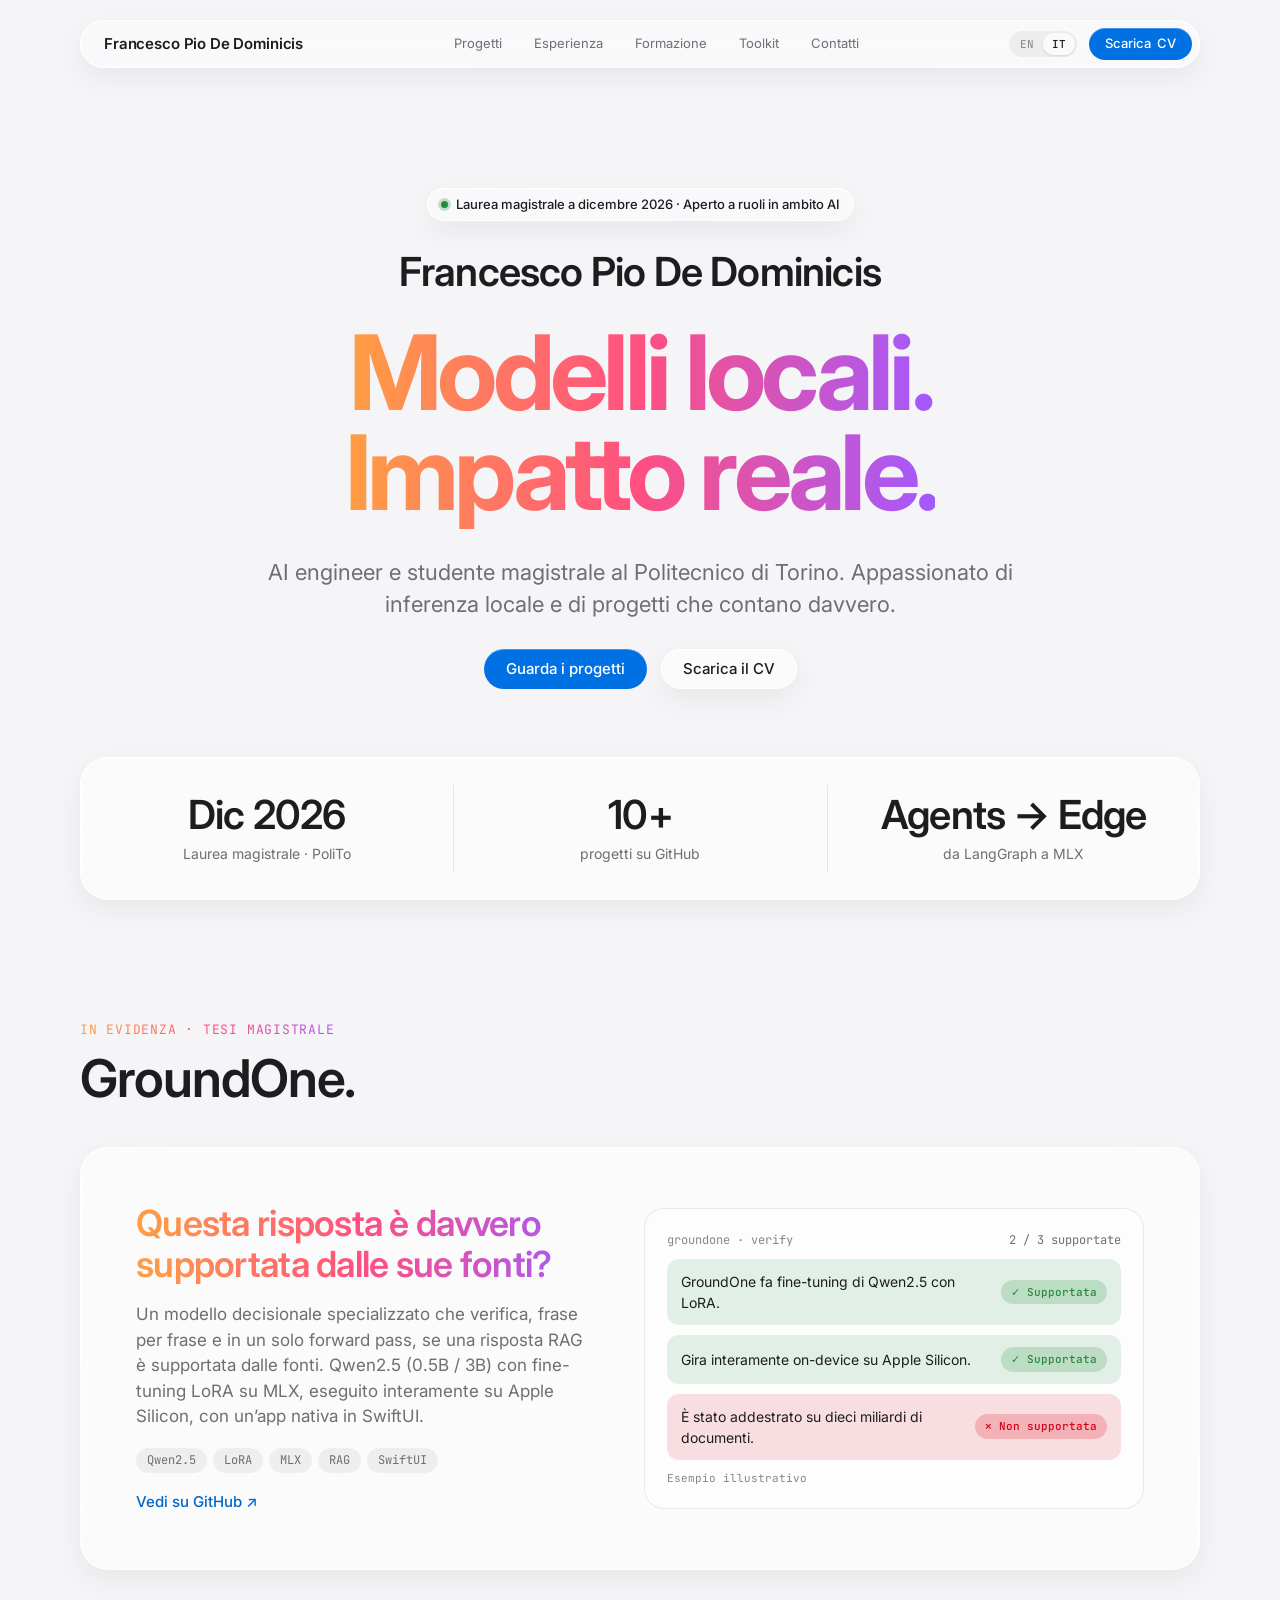
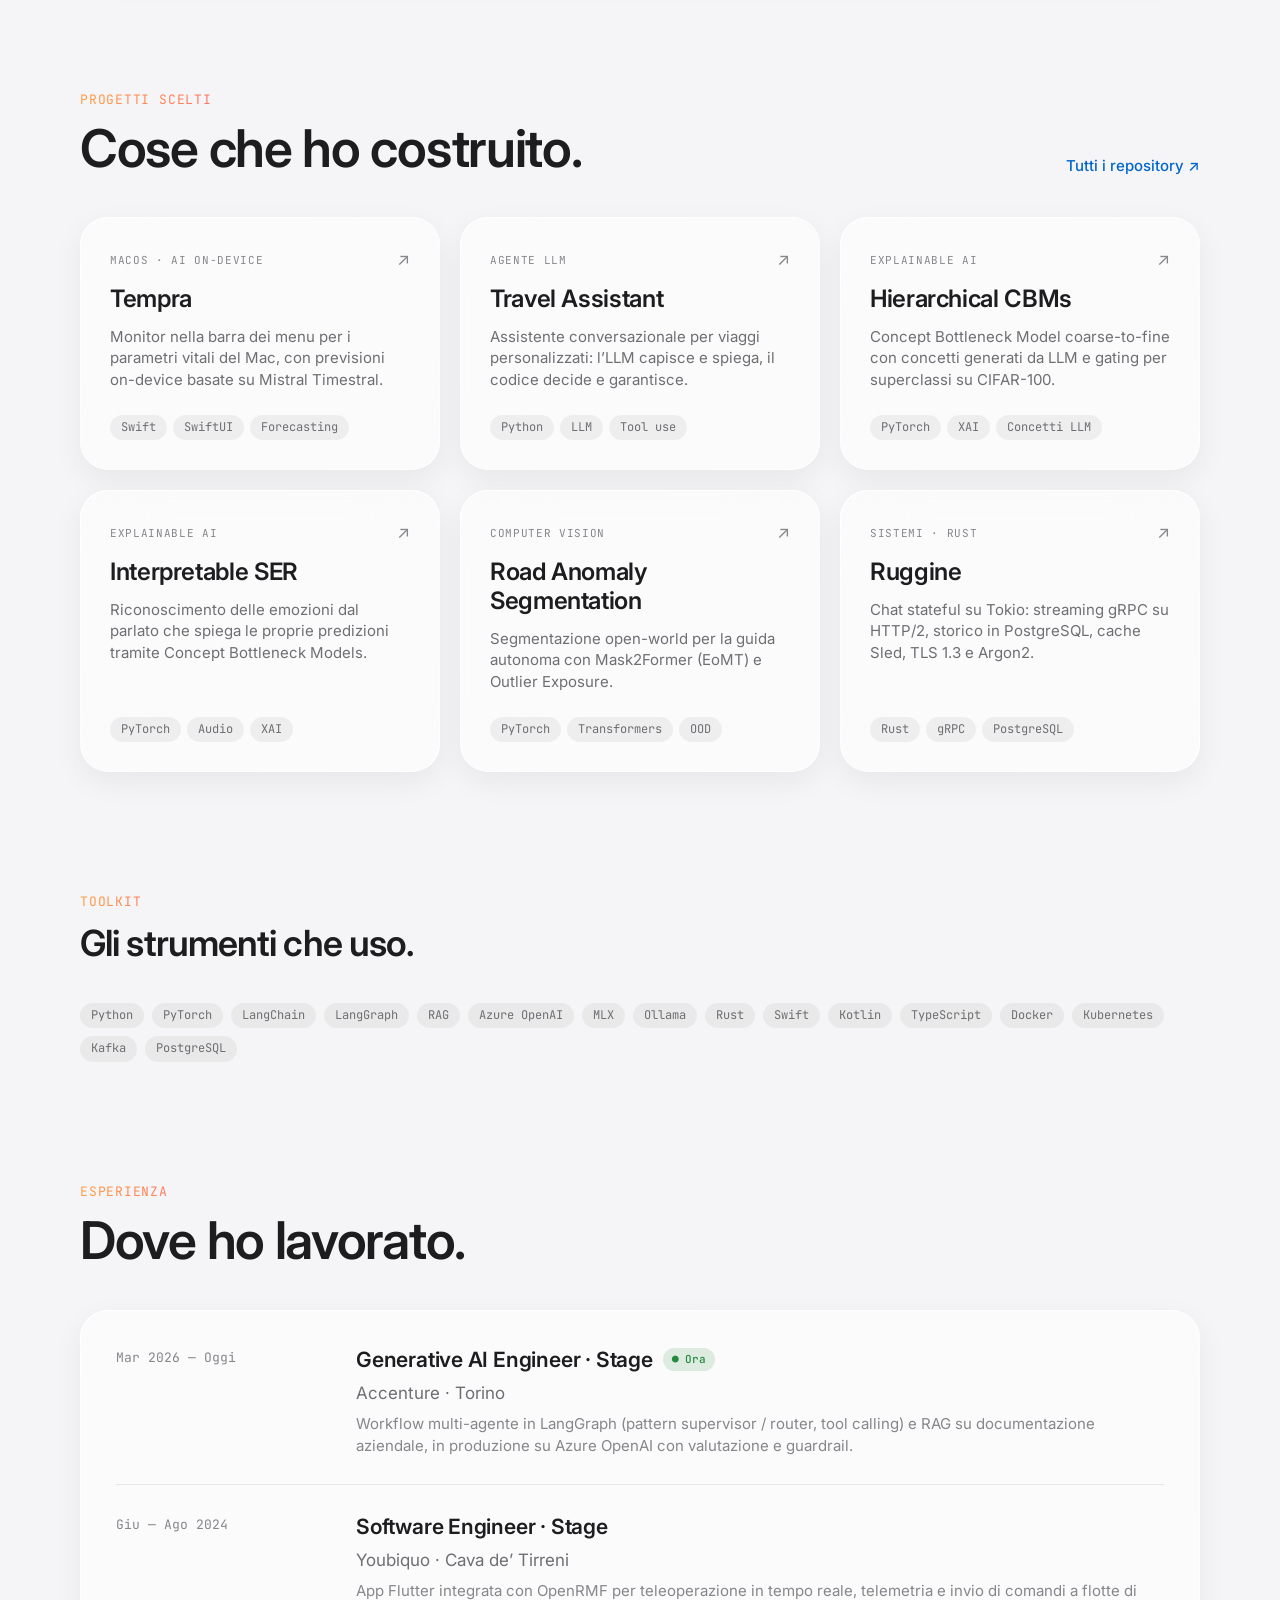
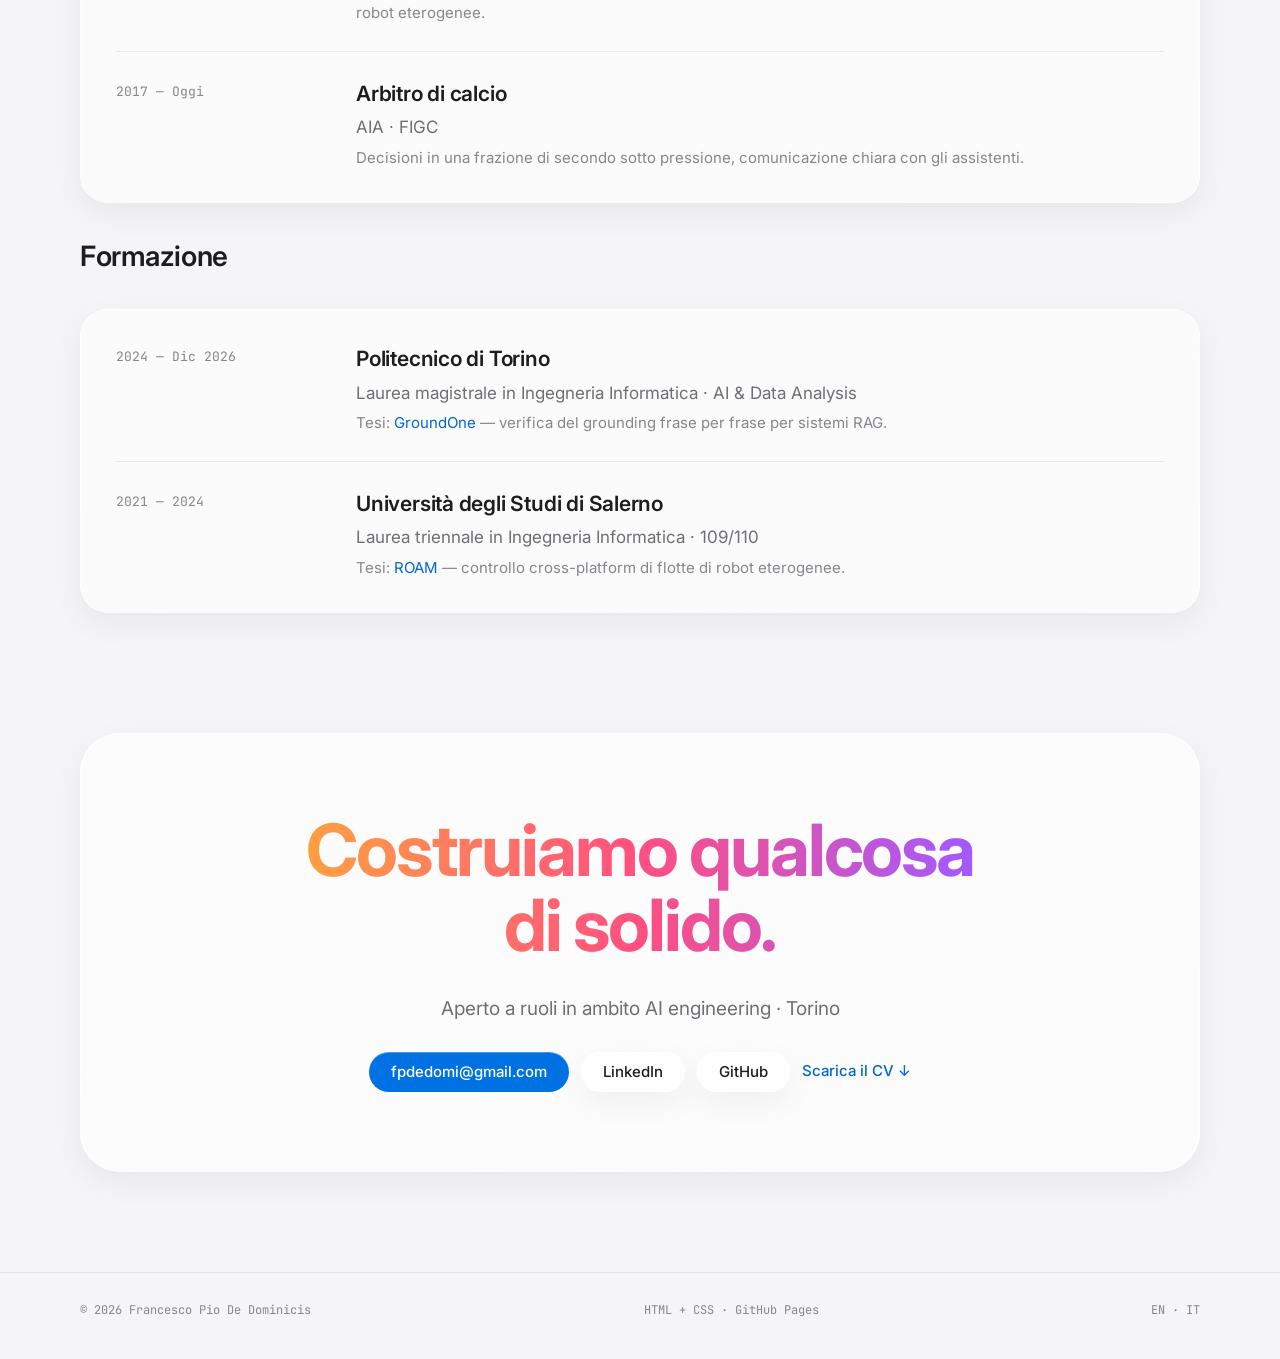
==== it/index.html @ 04e1f10a "Hero caption: AI engineer instead of Generative AI engineer Co-Authored-By: Claude Opus 5.5 <noreply" ====
<!doctype html>
<html lang="it">
<head>
  <meta charset="utf-8">
  <meta name="viewport" content="width=device-width, initial-scale=1">
  <title>Francesco Pio De Dominicis — AI Engineer</title>
  <meta name="description" content="AI engineer e studente magistrale al Politecnico di Torino, appassionato di inferenza locale e di progetti che contano davvero.">
  <meta name="color-scheme" content="light dark">
  <meta name="theme-color" content="#f5f5f7" media="(prefers-color-scheme: light)">
  <meta name="theme-color" content="#000000" media="(prefers-color-scheme: dark)">
  <link rel="canonical" href="https://frankydedo.github.io/it/">
  <link rel="alternate" hreflang="en" href="https://frankydedo.github.io/">
  <link rel="alternate" hreflang="it" href="https://frankydedo.github.io/it/">
  <meta property="og:type" content="website">
  <meta property="og:title" content="Francesco Pio De Dominicis — AI Engineer">
  <meta property="og:description" content="AI engineer appassionato di inferenza locale e di progetti che contano davvero.">
  <meta property="og:url" content="https://frankydedo.github.io/it/">
  <link rel="icon" href="../assets/favicon.svg" type="image/svg+xml">
  <link rel="preconnect" href="https://fonts.googleapis.com">
  <link rel="preconnect" href="https://fonts.gstatic.com" crossorigin>
  <link rel="stylesheet" href="https://fonts.googleapis.com/css2?family=Inter:wght@400;500;600;700&family=JetBrains+Mono:wght@400;500&display=swap">
  <link rel="stylesheet" href="../assets/css/style.css">
</head>
<body>
  <a class="skip-link" href="#main">Vai al contenuto</a>

  <div class="nav-wrap container">
    <nav class="nav glass glass--thin" aria-label="Principale">
      <a class="nav__brand" href="#top"><span class="long">Francesco Pio De Dominicis</span><span class="short">F. P. De Dominicis</span></a>
      <div class="nav__links">
        <a href="#work">Progetti</a>
        <a href="#experience">Esperienza</a>
        <a href="#education">Formazione</a>
        <a href="#toolkit">Toolkit</a>
        <a href="#contact">Contatti</a>
      </div>
      <div class="nav__actions">
        <div class="lang" aria-label="Lingua">
          <a href="../" hreflang="en" lang="en">EN</a>
          <a href="./" aria-current="true" hreflang="it" lang="it">IT</a>
        </div>
        <a class="btn btn--primary btn--small" href="../assets/Francesco-Pio-De-Dominicis-CV.pdf" download><span class="long">Scarica </span>CV</a>
      </div>
    </nav>
  </div>

  <main id="main">
    <!-- Hero -->
    <header class="hero container" id="top">
      <p class="status glass glass--thin"><span class="status__dot" aria-hidden="true"></span>Laurea magistrale a dicembre 2026 · Aperto a ruoli in ambito AI</p>
      <p class="hero__name">Francesco Pio De Dominicis</p>
      <h1 class="hero__title gradient-text">Modelli locali.<br>Impatto reale.</h1>
      <p class="hero__lead">AI engineer e studente magistrale al Politecnico di Torino. Appassionato di inferenza locale e di progetti che contano davvero.</p>
      <div class="hero__cta">
        <a class="btn btn--primary" href="#work">Guarda i progetti</a>
        <a class="btn btn--glass glass" href="../assets/Francesco-Pio-De-Dominicis-CV.pdf" download>Scarica il CV</a>
      </div>
      <div class="stats glass">
        <div class="stat"><span class="stat__value">Dic 2026</span><span class="stat__label">Laurea magistrale · PoliTo</span></div>
        <div class="stat"><span class="stat__value">10+</span><span class="stat__label">progetti su GitHub</span></div>
        <div class="stat"><span class="stat__value">Agents → Edge</span><span class="stat__label">da LangGraph a MLX</span></div>
      </div>
    </header>

    <!-- In evidenza -->
    <section class="section container" id="work" aria-labelledby="featured-title">
      <div class="section-head">
        <div>
          <p class="eyebrow gradient-text">In evidenza · Tesi magistrale</p>
          <h2 class="headline" id="featured-title">GroundOne.</h2>
        </div>
      </div>
      <article class="featured glass">
        <div class="featured__body">
          <h3 class="featured__title gradient-text">Questa risposta è davvero supportata dalle sue fonti?</h3>
          <p class="featured__text">Un modello decisionale specializzato che verifica, frase per frase e in un solo forward pass, se una risposta RAG è supportata dalle fonti. Qwen2.5 (0.5B / 3B) con fine-tuning LoRA su MLX, eseguito interamente su Apple Silicon, con un’app nativa in SwiftUI.</p>
          <ul class="tags" aria-label="Tecnologie">
            <li class="tag">Qwen2.5</li><li class="tag">LoRA</li><li class="tag">MLX</li><li class="tag">RAG</li><li class="tag">SwiftUI</li>
          </ul>
          <a class="link" href="https://github.com/frankydedo/GroundOne" target="_blank" rel="noopener">Vedi su GitHub ↗</a>
        </div>
        <figure class="viz" aria-label="Esempio di verifica frase per frase">
          <div class="viz__head"><span>groundone · verify</span><span>2 / 3 supportate</span></div>
          <div class="claim claim--ok"><span>GroundOne fa fine-tuning di Qwen2.5 con LoRA.</span><span class="claim__badge">✓ Supportata</span></div>
          <div class="claim claim--ok"><span>Gira interamente on-device su Apple Silicon.</span><span class="claim__badge">✓ Supportata</span></div>
          <div class="claim claim--bad"><span>È stato addestrato su dieci miliardi di documenti.</span><span class="claim__badge">✕ Non supportata</span></div>
          <figcaption class="viz__note">Esempio illustrativo</figcaption>
        </figure>
      </article>
    </section>

    <!-- Progetti -->
    <section class="section container" aria-labelledby="projects-title">
      <div class="section-head">
        <div>
          <p class="eyebrow gradient-text">Progetti scelti</p>
          <h2 class="headline" id="projects-title">Cose che ho costruito.</h2>
        </div>
        <a class="link" href="https://github.com/frankydedo?tab=repositories" target="_blank" rel="noopener">Tutti i repository ↗</a>
      </div>
      <div class="grid">
        <a class="card glass" href="https://github.com/frankydedo/Tempra" target="_blank" rel="noopener">
          <div class="card__top"><span class="card__kicker">macOS · AI on-device</span><span class="card__arrow" aria-hidden="true">↗</span></div>
          <h3 class="card__title">Tempra</h3>
          <p class="card__text">Monitor nella barra dei menu per i parametri vitali del Mac, con previsioni on-device basate su Mistral Timestral.</p>
          <ul class="tags"><li class="tag">Swift</li><li class="tag">SwiftUI</li><li class="tag">Forecasting</li></ul>
        </a>
        <a class="card glass" href="https://github.com/frankydedo/travel-assistant" target="_blank" rel="noopener">
          <div class="card__top"><span class="card__kicker">Agente LLM</span><span class="card__arrow" aria-hidden="true">↗</span></div>
          <h3 class="card__title">Travel Assistant</h3>
          <p class="card__text">Assistente conversazionale per viaggi personalizzati: l’LLM capisce e spiega, il codice decide e garantisce.</p>
          <ul class="tags"><li class="tag">Python</li><li class="tag">LLM</li><li class="tag">Tool use</li></ul>
        </a>
        <a class="card glass" href="https://github.com/frankydedo/Hierarchical-Coarse-to-Fine-Concept-Bottleneck-Models" target="_blank" rel="noopener">
          <div class="card__top"><span class="card__kicker">Explainable AI</span><span class="card__arrow" aria-hidden="true">↗</span></div>
          <h3 class="card__title">Hierarchical CBMs</h3>
          <p class="card__text">Concept Bottleneck Model coarse-to-fine con concetti generati da LLM e gating per superclassi su CIFAR-100.</p>
          <ul class="tags"><li class="tag">PyTorch</li><li class="tag">XAI</li><li class="tag">Concetti LLM</li></ul>
        </a>
        <a class="card glass" href="https://github.com/frankydedo/Inherently-Interpretable-SER" target="_blank" rel="noopener">
          <div class="card__top"><span class="card__kicker">Explainable AI</span><span class="card__arrow" aria-hidden="true">↗</span></div>
          <h3 class="card__title">Interpretable SER</h3>
          <p class="card__text">Riconoscimento delle emozioni dal parlato che spiega le proprie predizioni tramite Concept Bottleneck Models.</p>
          <ul class="tags"><li class="tag">PyTorch</li><li class="tag">Audio</li><li class="tag">XAI</li></ul>
        </a>
        <a class="card glass" href="https://github.com/frankydedo/MaskArchitectureAnomaly_CourseProject" target="_blank" rel="noopener">
          <div class="card__top"><span class="card__kicker">Computer Vision</span><span class="card__arrow" aria-hidden="true">↗</span></div>
          <h3 class="card__title">Road Anomaly Segmentation</h3>
          <p class="card__text">Segmentazione open-world per la guida autonoma con Mask2Former (EoMT) e Outlier Exposure.</p>
          <ul class="tags"><li class="tag">PyTorch</li><li class="tag">Transformers</li><li class="tag">OOD</li></ul>
        </a>
        <a class="card glass" href="https://github.com/frankydedo/Ruggine" target="_blank" rel="noopener">
          <div class="card__top"><span class="card__kicker">Sistemi · Rust</span><span class="card__arrow" aria-hidden="true">↗</span></div>
          <h3 class="card__title">Ruggine</h3>
          <p class="card__text">Chat stateful su Tokio: streaming gRPC su HTTP/2, storico in PostgreSQL, cache Sled, TLS 1.3 e Argon2.</p>
          <ul class="tags"><li class="tag">Rust</li><li class="tag">gRPC</li><li class="tag">PostgreSQL</li></ul>
        </a>
      </div>
    </section>

    <!-- Toolkit -->
    <section class="section container toolkit" id="toolkit" aria-labelledby="toolkit-title">
      <div class="section-head">
        <div>
          <p class="eyebrow gradient-text">Toolkit</p>
          <h2 class="headline headline--sm" id="toolkit-title">Gli strumenti che uso.</h2>
        </div>
      </div>
      <ul class="tags">
        <li class="tag">Python</li><li class="tag">PyTorch</li><li class="tag">LangChain</li><li class="tag">LangGraph</li><li class="tag">RAG</li><li class="tag">Azure OpenAI</li><li class="tag">MLX</li><li class="tag">Ollama</li><li class="tag">Rust</li><li class="tag">Swift</li><li class="tag">Kotlin</li><li class="tag">TypeScript</li><li class="tag">Docker</li><li class="tag">Kubernetes</li><li class="tag">Kafka</li><li class="tag">PostgreSQL</li>
      </ul>
    </section>

    <!-- Esperienza -->
    <section class="section container" id="experience" aria-labelledby="experience-title">
      <div class="section-head">
        <div>
          <p class="eyebrow gradient-text">Esperienza</p>
          <h2 class="headline" id="experience-title">Dove ho lavorato.</h2>
        </div>
      </div>
      <ol class="timeline glass">
        <li class="entry">
          <span class="entry__period">Mar 2026 — Oggi</span>
          <div>
            <h3 class="entry__role">Generative AI Engineer · Stage <span class="now">● Ora</span></h3>
            <p class="entry__org">Accenture · Torino</p>
            <p class="entry__text">Workflow multi-agente in LangGraph (pattern supervisor / router, tool calling) e RAG su documentazione aziendale, in produzione su Azure OpenAI con valutazione e guardrail.</p>
          </div>
        </li>
        <li class="entry">
          <span class="entry__period">Giu — Ago 2024</span>
          <div>
            <h3 class="entry__role">Software Engineer · Stage</h3>
            <p class="entry__org">Youbiquo · Cava de’ Tirreni</p>
            <p class="entry__text">App Flutter integrata con OpenRMF per teleoperazione in tempo reale, telemetria e invio di comandi a flotte di robot eterogenee.</p>
          </div>
        </li>
        <li class="entry">
          <span class="entry__period">2017 — Oggi</span>
          <div>
            <h3 class="entry__role">Arbitro di calcio</h3>
            <p class="entry__org">AIA · FIGC</p>
            <p class="entry__text">Decisioni in una frazione di secondo sotto pressione, comunicazione chiara con gli assistenti.</p>
          </div>
        </li>
      </ol>

      <h3 class="subhead" id="education">Formazione</h3>
      <ol class="timeline glass">
        <li class="entry">
          <span class="entry__period">2024 — Dic 2026</span>
          <div>
            <h3 class="entry__role">Politecnico di Torino</h3>
            <p class="entry__org">Laurea magistrale in Ingegneria Informatica · AI &amp; Data Analysis</p>
            <p class="entry__text">Tesi: <a href="https://github.com/frankydedo/GroundOne" target="_blank" rel="noopener">GroundOne</a> — verifica del grounding frase per frase per sistemi RAG.</p>
          </div>
        </li>
        <li class="entry">
          <span class="entry__period">2021 — 2024</span>
          <div>
            <h3 class="entry__role">Università degli Studi di Salerno</h3>
            <p class="entry__org">Laurea triennale in Ingegneria Informatica · 109/110</p>
            <p class="entry__text">Tesi: <a href="https://github.com/frankydedo/ROAM" target="_blank" rel="noopener">ROAM</a> — controllo cross-platform di flotte di robot eterogenee.</p>
          </div>
        </li>
      </ol>
    </section>

    <!-- Contatti -->
    <section class="section container" id="contact" aria-labelledby="contact-title">
      <div class="cta glass glass--thick">
        <h2 class="cta__title gradient-text" id="contact-title">Costruiamo qualcosa<br>di solido.</h2>
        <p class="cta__lead">Aperto a ruoli in ambito AI engineering · Torino</p>
        <div class="cta__actions">
          <a class="btn btn--primary" href="mailto:fpdedomi@gmail.com">fpdedomi@gmail.com</a>
          <a class="btn btn--glass glass" href="https://www.linkedin.com/in/francesco-pio-de-dominicis/" target="_blank" rel="noopener">LinkedIn</a>
          <a class="btn btn--glass glass" href="https://github.com/frankydedo" target="_blank" rel="noopener">GitHub</a>
          <a class="link" href="../assets/Francesco-Pio-De-Dominicis-CV.pdf" download>Scarica il CV ↓</a>
        </div>
      </div>
    </section>
  </main>

  <footer class="footer">
    <div class="footer__inner container">
      <span>© 2026 Francesco Pio De Dominicis</span>
      <span>HTML + CSS · GitHub Pages</span>
      <span><a href="../">EN</a> · <a href="./" aria-current="true">IT</a></span>
    </div>
  </footer>
</body>
</html>
---- assets/css/style.css ----
/* ==========================================================================
   Francesco Pio De Dominicis — Portfolio
   Design system E · "Pro Glass": monochrome canvas, gradient headlines,
   Liquid Glass on foreground containers only. Theme follows the OS.
   ========================================================================== */

/* ---------- Tokens ---------- */
:root {
  color-scheme: light dark;

  --font-sans: -apple-system, BlinkMacSystemFont, "SF Pro Display", "SF Pro Text", "Inter", "Segoe UI", Roboto, "Helvetica Neue", Arial, sans-serif;
  --font-mono: "JetBrains Mono", ui-monospace, "SF Mono", Menlo, Consolas, monospace;

  --gradient: linear-gradient(90deg, #ff9f43 0%, #ff4f81 50%, #a259ff 100%);

  --radius: 28px;
  --radius-inner: 12px;
  --radius-cta: 40px;
  --content: 1120px;
  --gutter: 20px;

  /* Light */
  --bg: #f5f5f7;
  --label: #1d1d1f;
  --label-2: #6e6e73;
  --label-3: #86868b;
  --separator: rgba(0, 0, 0, 0.08);
  --accent: #0071e3;
  --on-accent: #ffffff;
  --link: #0066cc;
  --tag: rgba(0, 0, 0, 0.05);
  --ok: #248a3d;
  --bad: #d70015;

  --glass: rgba(255, 255, 255, 0.55);
  --glass-thin: rgba(255, 255, 255, 0.45);
  --glass-thick: rgba(255, 255, 255, 0.7);
  --glass-rim: linear-gradient(135deg, rgba(255,255,255,1) 0%, rgba(255,255,255,.55) 33%, rgba(255,255,255,.3) 66%, rgba(255,255,255,.95) 100%);
  --glass-shadow: 0 10px 30px rgba(0, 0, 0, 0.06);
  --glass-highlight: inset 0 1px 0 rgba(255, 255, 255, 0.6);
  --viz: rgba(255, 255, 255, 0.5);
}

@media (prefers-color-scheme: dark) {
  :root {
    --bg: #000000;
    --label: #f5f5f7;
    --label-2: #a1a1a6;
    --label-3: #6e6e73;
    --separator: rgba(255, 255, 255, 0.1);
    --accent: #2997ff;
    --on-accent: #ffffff;
    --link: #2997ff;
    --tag: rgba(255, 255, 255, 0.08);
    --ok: #30d158;
    --bad: #ff453a;

    --glass: rgba(255, 255, 255, 0.07);
    --glass-thin: rgba(255, 255, 255, 0.06);
    --glass-thick: rgba(255, 255, 255, 0.1);
    --glass-rim: linear-gradient(135deg, rgba(255,255,255,.5) 0%, rgba(255,255,255,.1) 33%, rgba(255,255,255,.04) 66%, rgba(255,255,255,.28) 100%);
    --glass-shadow: 0 10px 40px rgba(0, 0, 0, 0.4);
    --glass-highlight: inset 0 1px 0 rgba(255, 255, 255, 0.14);
    --viz: rgba(0, 0, 0, 0.35);
  }
}

/* ---------- Base ---------- */
*, *::before, *::after { box-sizing: border-box; }

html { scroll-behavior: smooth; scroll-padding-top: 96px; -webkit-text-size-adjust: 100%; }

body {
  margin: 0;
  background: var(--bg);
  color: var(--label);
  font-family: var(--font-sans);
  font-size: 17px;
  line-height: 1.5;
  -webkit-font-smoothing: antialiased;
  -moz-osx-font-smoothing: grayscale;
  text-rendering: optimizeLegibility;
}

h1, h2, h3, p { margin: 0; }
a { color: inherit; text-decoration: none; }
ul, ol, figure { margin: 0; padding: 0; list-style: none; }
img, svg { display: block; max-width: 100%; }

:focus-visible { outline: 2px solid var(--accent); outline-offset: 3px; border-radius: 8px; }

.skip-link {
  position: absolute; left: 16px; top: -48px; z-index: 100;
  padding: 8px 14px; border-radius: 980px;
  background: var(--accent); color: var(--on-accent); font-size: 14px;
}
.skip-link:focus { top: 16px; }

.container { width: min(var(--content), 100% - 2 * var(--gutter)); margin-inline: auto; }

.mono { font-family: var(--font-mono); }

.gradient-text {
  background: var(--gradient);
  -webkit-background-clip: text;
  background-clip: text;
  color: transparent;
}

.eyebrow {
  font-family: var(--font-mono);
  font-size: 13px;
  letter-spacing: 0.06em;
  text-transform: uppercase;
}

/* ---------- Liquid Glass ---------- */
.glass {
  position: relative;
  background: var(--glass);
  -webkit-backdrop-filter: blur(40px) saturate(180%);
  backdrop-filter: blur(40px) saturate(180%);
  border-radius: var(--radius);
  box-shadow: var(--glass-highlight), var(--glass-shadow);
  isolation: isolate;
}
/* specular rim: a 1px gradient border drawn with a mask */
.glass::before {
  content: "";
  position: absolute;
  inset: 0;
  padding: 1px;
  border-radius: inherit;
  background: var(--glass-rim);
  -webkit-mask: linear-gradient(#000 0 0) content-box, linear-gradient(#000 0 0);
  -webkit-mask-composite: xor;
  mask: linear-gradient(#000 0 0) content-box, linear-gradient(#000 0 0);
  mask-composite: exclude;
  pointer-events: none;
}
.glass--thin { background: var(--glass-thin); -webkit-backdrop-filter: blur(20px) saturate(180%); backdrop-filter: blur(20px) saturate(180%); }
.glass--thick { background: var(--glass-thick); -webkit-backdrop-filter: blur(60px) saturate(180%); backdrop-filter: blur(60px) saturate(180%); }

/* ---------- Buttons, links, tags ---------- */
.btn {
  display: inline-flex; align-items: center; gap: 6px;
  padding: 11px 22px;
  border-radius: 980px;
  font-size: 15px; font-weight: 500; line-height: 1.2;
  white-space: nowrap;
  transition: transform .2s ease-out, background-color .2s ease-out, opacity .2s;
}
.btn:hover { transform: translateY(-1px); }
.btn:active { transform: translateY(0); opacity: .85; }
.btn--primary { background: var(--accent); color: var(--on-accent); box-shadow: inset 0 1px 0 rgba(255,255,255,.25); }
.btn--glass { color: var(--label); border-radius: 980px; }
.btn--small { padding: 8px 16px; font-size: 13px; }

.link { color: var(--link); font-size: 15px; font-weight: 500; }
.link:hover { text-decoration: underline; text-underline-offset: 3px; }

.tags { display: flex; flex-wrap: wrap; gap: 6px; }
.tag {
  padding: 5px 11px;
  border-radius: 980px;
  background: var(--tag);
  color: var(--label-2);
  font-family: var(--font-mono);
  font-size: 12px;
  line-height: 1.3;
}

/* ---------- Nav (floating glass capsule) ---------- */
.nav-wrap { position: sticky; top: 16px; z-index: 50; margin-top: 20px; }
.nav {
  display: flex; align-items: center; justify-content: space-between; gap: 16px;
  padding: 8px 8px 8px 24px;
  border-radius: 980px;
}
.nav__brand { font-size: 15px; font-weight: 600; letter-spacing: -0.01em; }
.nav__links { display: flex; gap: 32px; font-size: 13px; color: var(--label-2); }
.nav__links a:hover { color: var(--label); }
.nav__actions { display: flex; align-items: center; gap: 12px; }

.lang { display: flex; padding: 2px; border-radius: 980px; background: var(--tag); font-family: var(--font-mono); font-size: 11px; }
.lang a { padding: 3px 9px; border-radius: 980px; color: var(--label-3); }
.lang a[aria-current="true"] { background: var(--glass-thick); color: var(--label); font-weight: 500; box-shadow: 0 1px 3px rgba(0,0,0,.1); }

/* ---------- Sections ---------- */
.section { padding-top: 120px; }
.section-head { display: flex; align-items: flex-end; justify-content: space-between; gap: 24px; margin-bottom: 40px; }
.section-head .eyebrow { margin-bottom: 12px; }
.headline { font-size: clamp(36px, 5vw, 52px); font-weight: 600; letter-spacing: -0.025em; line-height: 1.08; }
.headline--sm { font-size: 36px; }

/* ---------- Hero ---------- */
.hero { padding-top: 120px; text-align: center; display: flex; flex-direction: column; align-items: center; gap: 28px; }
.status {
  display: inline-flex; align-items: center; gap: 8px;
  padding: 7px 14px; border-radius: 980px;
  font-size: 13px; font-weight: 500;
}
.status__dot { width: 7px; height: 7px; border-radius: 50%; background: var(--ok); box-shadow: 0 0 0 3px color-mix(in srgb, var(--ok) 25%, transparent); }
.hero__name { font-size: clamp(26px, 3.4vw, 40px); font-weight: 600; letter-spacing: -0.02em; line-height: 1.15; }
.hero__title { font-size: clamp(32px, 12vw, 104px); font-weight: 700; letter-spacing: -0.045em; line-height: 0.96; padding-bottom: 0.06em; }
.hero__lead { max-width: 760px; font-size: clamp(18px, 2.2vw, 22px); line-height: 1.45; color: var(--label-2); }
.hero__cta { display: flex; flex-wrap: wrap; justify-content: center; gap: 14px; }

.stats { display: grid; grid-template-columns: repeat(3, 1fr); width: 100%; margin-top: 40px; padding: 28px 0; }
.stat { display: flex; flex-direction: column; align-items: center; gap: 6px; padding: 8px 16px; }
.stat + .stat { border-left: 1px solid var(--separator); }
.stat__value { font-size: clamp(28px, 3.4vw, 40px); font-weight: 600; letter-spacing: -0.02em; line-height: 1.1; }
.stat__label { font-size: 14px; color: var(--label-2); }

/* ---------- Featured (GroundOne) ---------- */
.featured { display: grid; grid-template-columns: 1fr 500px; gap: 56px; align-items: center; padding: 56px; }
.featured__body { display: flex; flex-direction: column; gap: 18px; }
.featured__title { font-size: 36px; font-weight: 600; letter-spacing: -0.02em; line-height: 1.12; }
.featured__text { color: var(--label-2); line-height: 1.5; }

.viz {
  display: flex; flex-direction: column; gap: 10px;
  padding: 22px; border-radius: 20px;
  background: var(--viz); border: 1px solid var(--separator);
}
.viz__head { display: flex; flex-wrap: wrap; justify-content: space-between; gap: 4px 12px; font-family: var(--font-mono); font-size: 12px; color: var(--label-3); }
.viz__head span:last-child { color: var(--label-2); }
.claim {
  display: flex; align-items: center; justify-content: space-between; gap: 12px;
  padding: 12px 14px; border-radius: var(--radius-inner);
  font-size: 14px;
  background: color-mix(in srgb, var(--c) 12%, transparent);
}
.claim--ok { --c: var(--ok); }
.claim--bad { --c: var(--bad); }
.claim__badge {
  flex-shrink: 0;
  padding: 4px 10px; border-radius: 980px;
  font-family: var(--font-mono); font-size: 11px; font-weight: 500;
  color: var(--c); background: color-mix(in srgb, var(--c) 20%, transparent);
}
.viz__note { font-family: var(--font-mono); font-size: 11px; color: var(--label-3); }

/* ---------- Project grid ---------- */
.grid { display: grid; grid-template-columns: repeat(3, 1fr); gap: 20px; }
.card {
  display: flex; flex-direction: column; gap: 12px;
  padding: 30px;
  transition: transform .2s ease-out;
}
.card:hover { transform: translateY(-4px); }
.card__top { display: flex; justify-content: space-between; align-items: center; }
.card__kicker { font-family: var(--font-mono); font-size: 11px; letter-spacing: 0.06em; text-transform: uppercase; color: var(--label-3); }
.card__arrow { color: var(--label-3); transition: color .2s, transform .2s; }
.card:hover .card__arrow { color: var(--link); transform: translate(2px, -2px); }
.card__title { font-size: 24px; font-weight: 600; letter-spacing: -0.015em; line-height: 1.2; }
.card__text { flex: 1; font-size: 15px; line-height: 1.45; color: var(--label-2); margin-bottom: 12px; }

/* ---------- Toolkit ---------- */
.toolkit .tags { gap: 8px; }

/* ---------- Timeline (experience / education) ---------- */
.timeline { padding: 8px 36px; }
.timeline + .subhead { margin-top: 32px; }
.subhead { font-size: 28px; font-weight: 600; letter-spacing: -0.015em; margin-bottom: 32px; }
.entry { display: grid; grid-template-columns: 200px 1fr; gap: 40px; padding: 26px 0; }
.entry + .entry { border-top: 1px solid var(--separator); }
.entry__period { font-family: var(--font-mono); font-size: 13px; color: var(--label-3); padding-top: 4px; }
.entry__role { display: flex; flex-wrap: wrap; align-items: center; gap: 10px; font-size: 21px; font-weight: 600; letter-spacing: -0.01em; }
.entry__org { font-size: 17px; color: var(--label-2); margin-top: 6px; }
.entry__text { font-size: 15px; line-height: 1.5; color: var(--label-3); margin-top: 6px; }
.entry__text a { color: var(--link); }
.now {
  padding: 3px 9px; border-radius: 980px;
  font-family: var(--font-mono); font-size: 11px; font-weight: 500;
  color: var(--ok); background: color-mix(in srgb, var(--ok) 14%, transparent);
}

/* ---------- Contact ---------- */
.cta { display: flex; flex-direction: column; align-items: center; gap: 28px; padding: 80px 40px; text-align: center; border-radius: var(--radius-cta); }
.cta__title { font-size: clamp(44px, 6.5vw, 72px); font-weight: 700; letter-spacing: -0.03em; line-height: 1.04; padding-bottom: 0.06em; }
.cta__lead { font-size: 19px; color: var(--label-2); }
.cta__actions { display: flex; flex-wrap: wrap; justify-content: center; align-items: center; gap: 12px; }

/* ---------- Footer ---------- */
.footer { margin-top: 100px; border-top: 1px solid var(--separator); }
.footer__inner { display: flex; flex-wrap: wrap; justify-content: space-between; gap: 12px; padding: 28px 0 40px; font-family: var(--font-mono); font-size: 12px; color: var(--label-3); }
.footer a:hover { color: var(--label); }

/* ---------- Responsive ---------- */
@media (max-width: 1060px) {
  .featured { grid-template-columns: 1fr; padding: 40px; }
  .grid { grid-template-columns: repeat(2, 1fr); }
  .nav__links { gap: 20px; }
}

@media (max-width: 760px) {
  .nav { padding-left: 18px; }
  .nav__links { display: none; }
  .nav .long { display: none; }
  .nav__brand { white-space: nowrap; }
  .hero { padding-top: 72px; gap: 22px; }
  .stats { grid-template-columns: 1fr; padding: 8px 0; }
  .stat { padding: 18px 16px; }
  .stat + .stat { border-left: 0; border-top: 1px solid var(--separator); }
  .section { padding-top: 88px; }
  .section-head { flex-direction: column; align-items: flex-start; }
  .featured { padding: 28px 22px; gap: 32px; }
  .featured__title { font-size: 28px; }
  .grid { grid-template-columns: 1fr; }
  .card { padding: 26px; }
  .timeline { padding: 4px 22px; }
  .entry { grid-template-columns: 1fr; gap: 6px; }
  .cta { padding: 56px 22px; }
  .claim { flex-direction: column; align-items: flex-start; }
}

@media (min-width: 761px) {
  .nav .short { display: none; }
}

@media (prefers-reduced-motion: reduce) {
  html { scroll-behavior: auto; }
  *, *::before, *::after { transition: none !important; }
}

/* Fallback for browsers without backdrop-filter: slightly more opaque glass */
@supports not ((backdrop-filter: blur(1px)) or (-webkit-backdrop-filter: blur(1px))) {
  :root { --glass: rgba(255, 255, 255, 0.85); }
  @media (prefers-color-scheme: dark) { :root { --glass: rgba(28, 28, 30, 0.92); } }
}
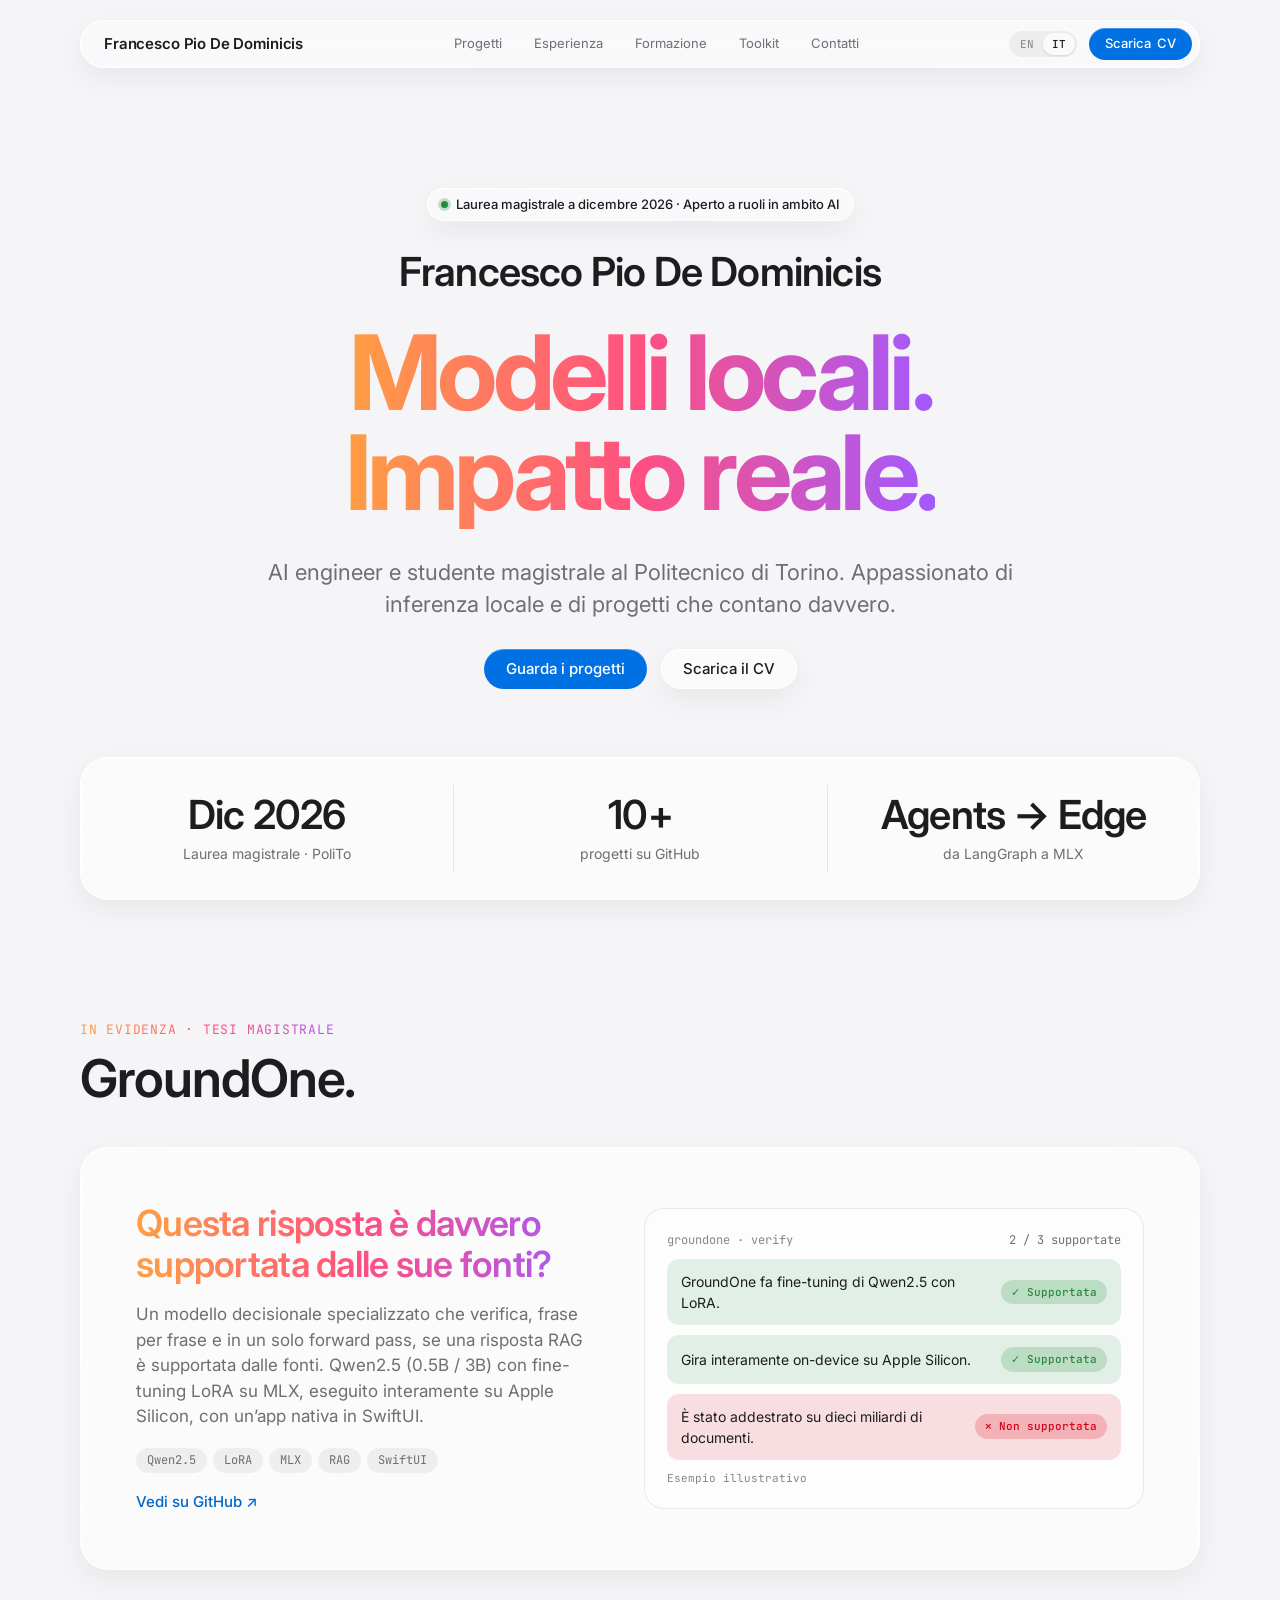
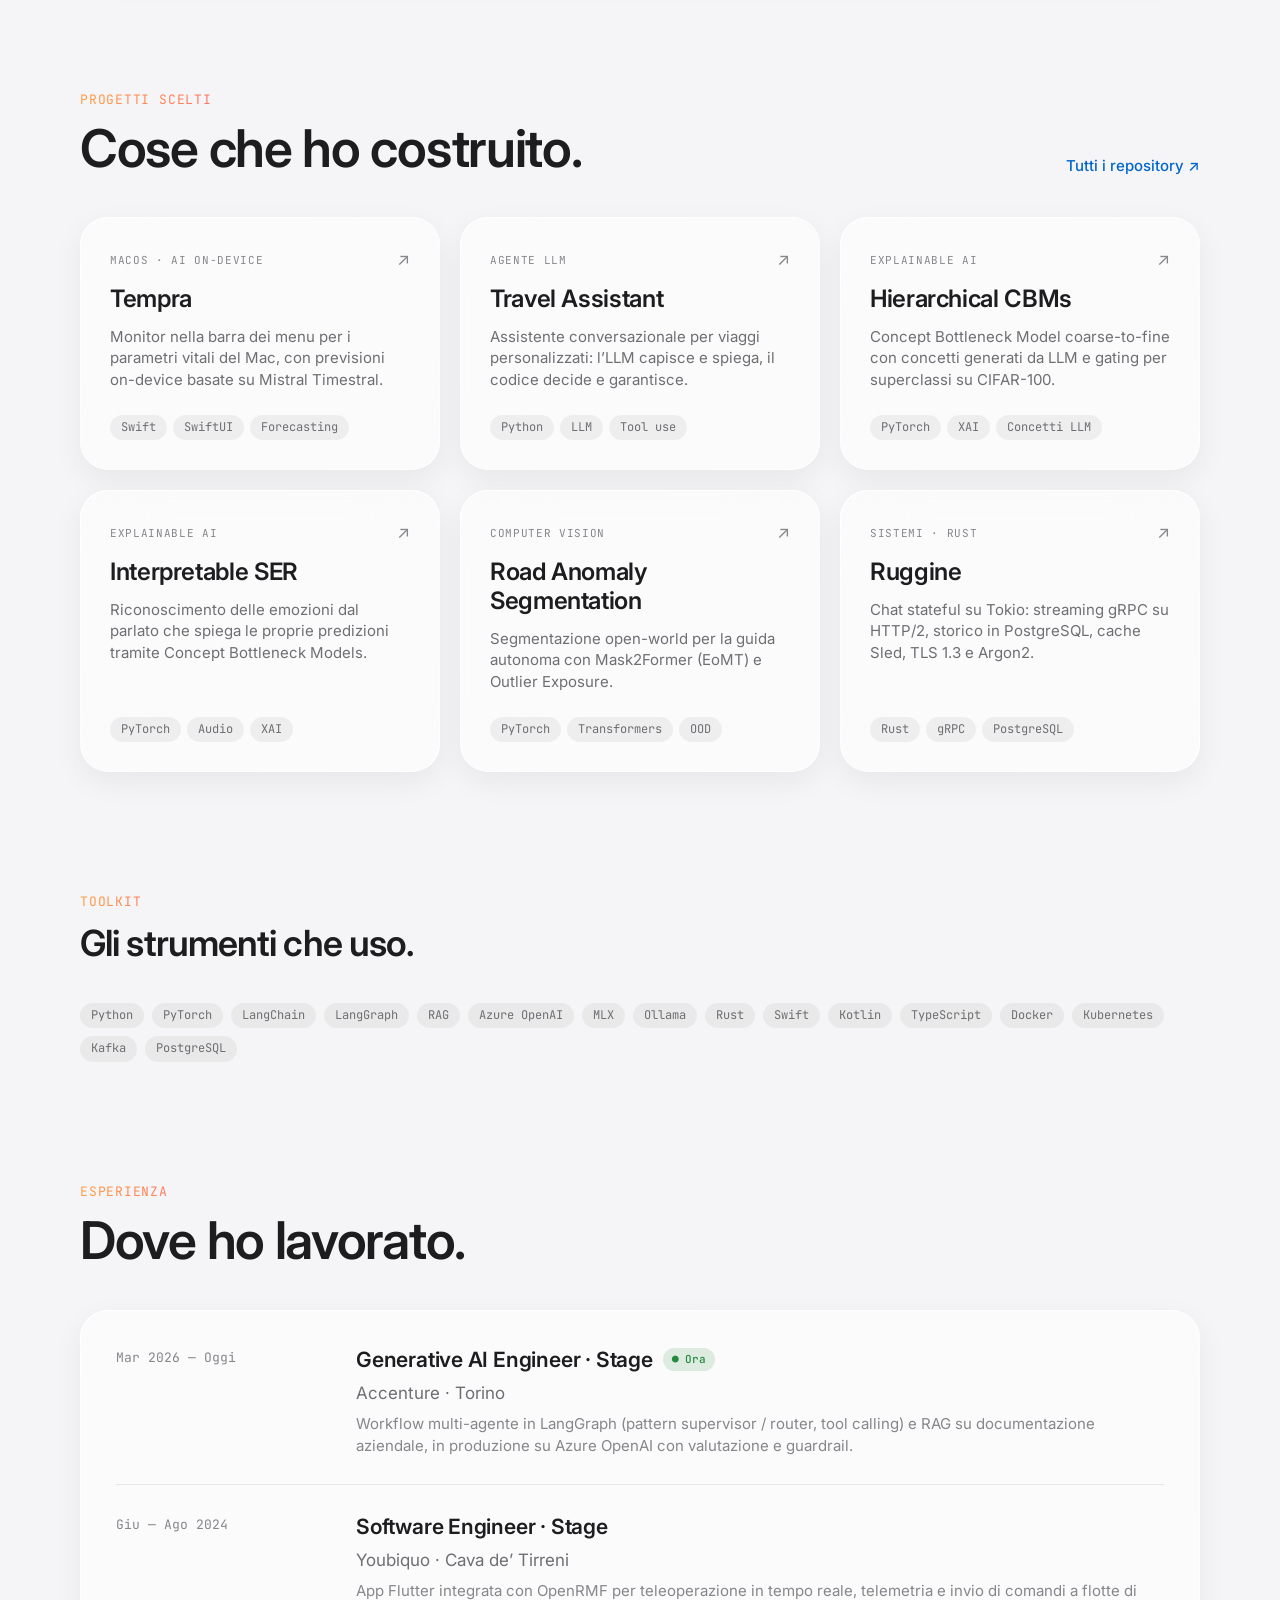
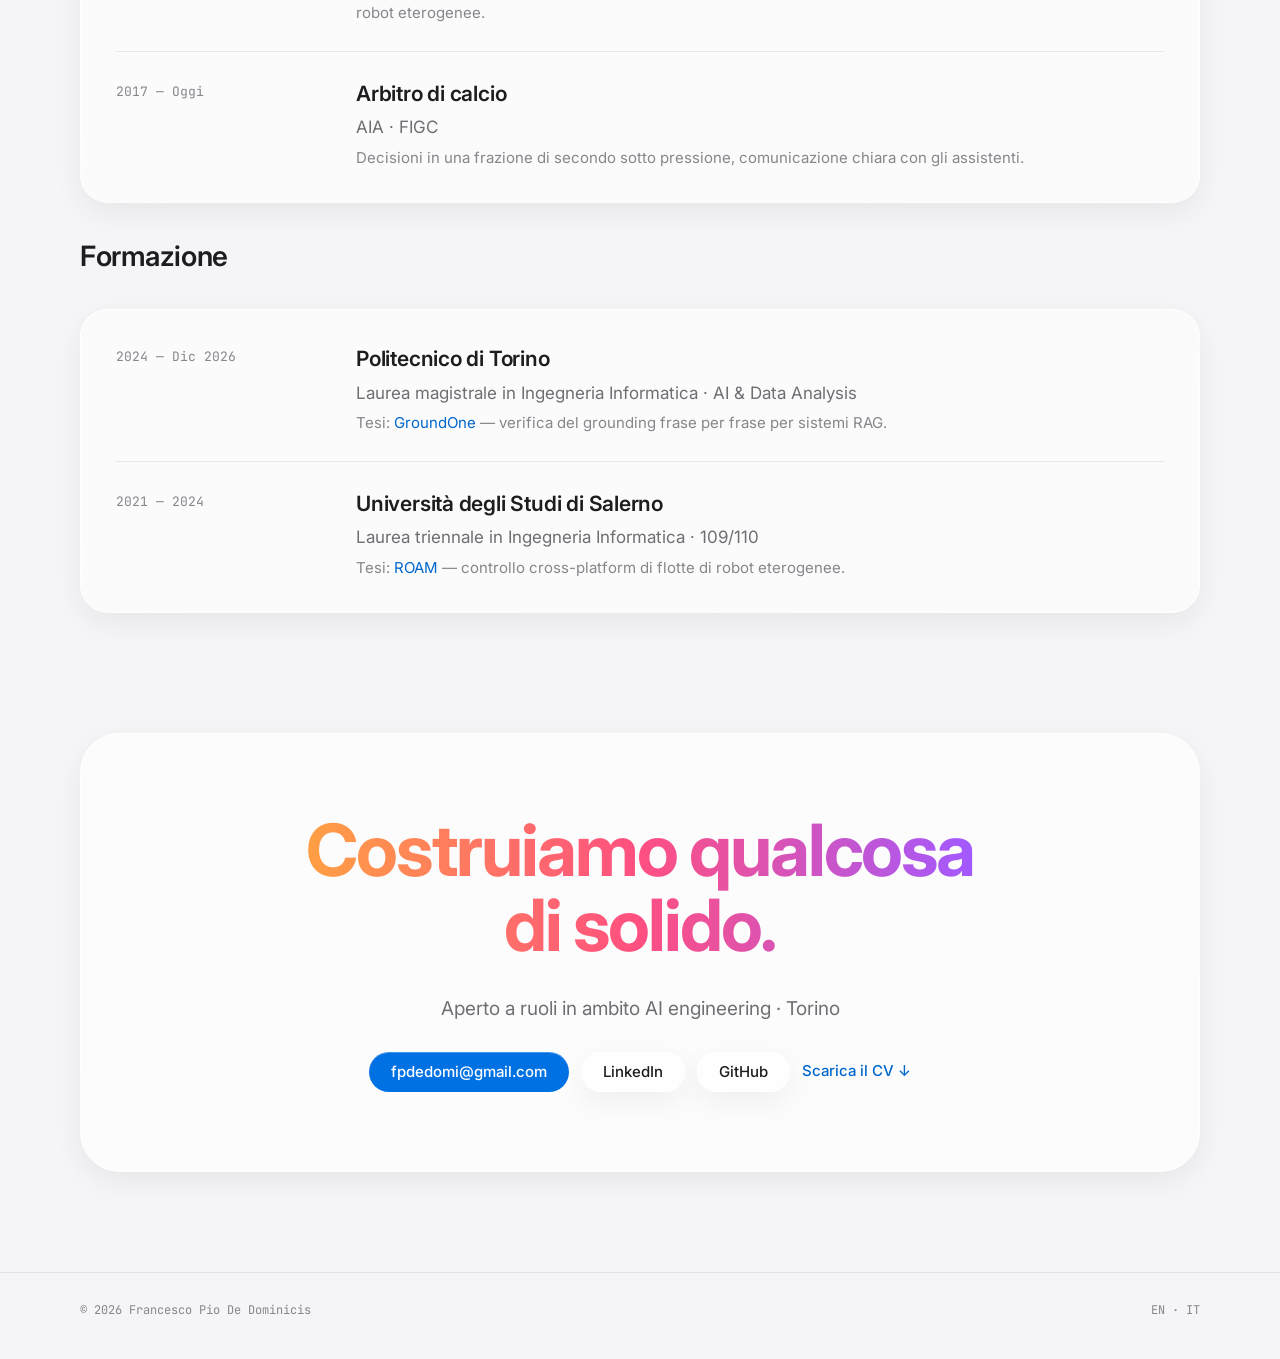
==== commit e6c63450: "Remove stack line from footer Co-Authored-By: Claude Opus 5.5 <noreply@anthropic.com>" ====
--- a/it/index.html
+++ b/it/index.html
@@ -225,7 +225,6 @@
   <footer class="footer">
     <div class="footer__inner container">
       <span>© 2026 Francesco Pio De Dominicis</span>
-      <span>HTML + CSS · GitHub Pages</span>
       <span><a href="../">EN</a> · <a href="./" aria-current="true">IT</a></span>
     </div>
   </footer>
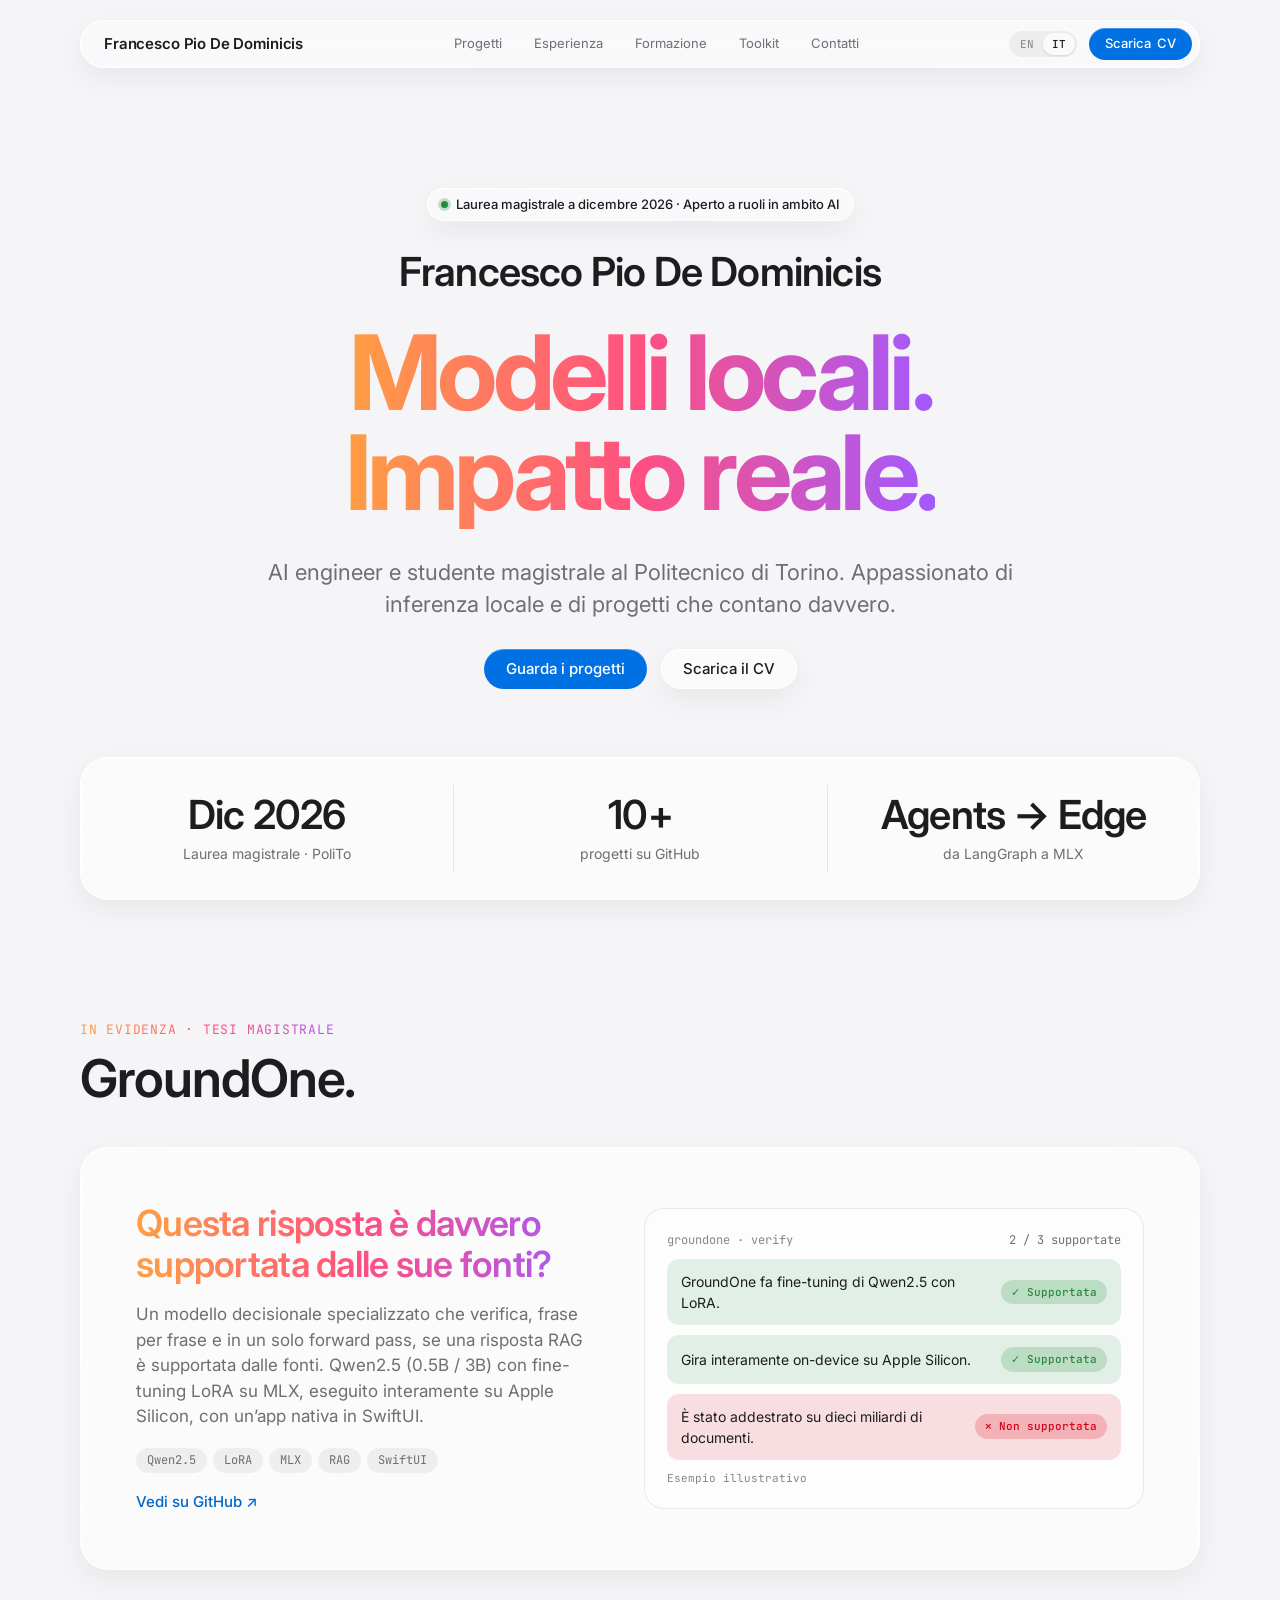
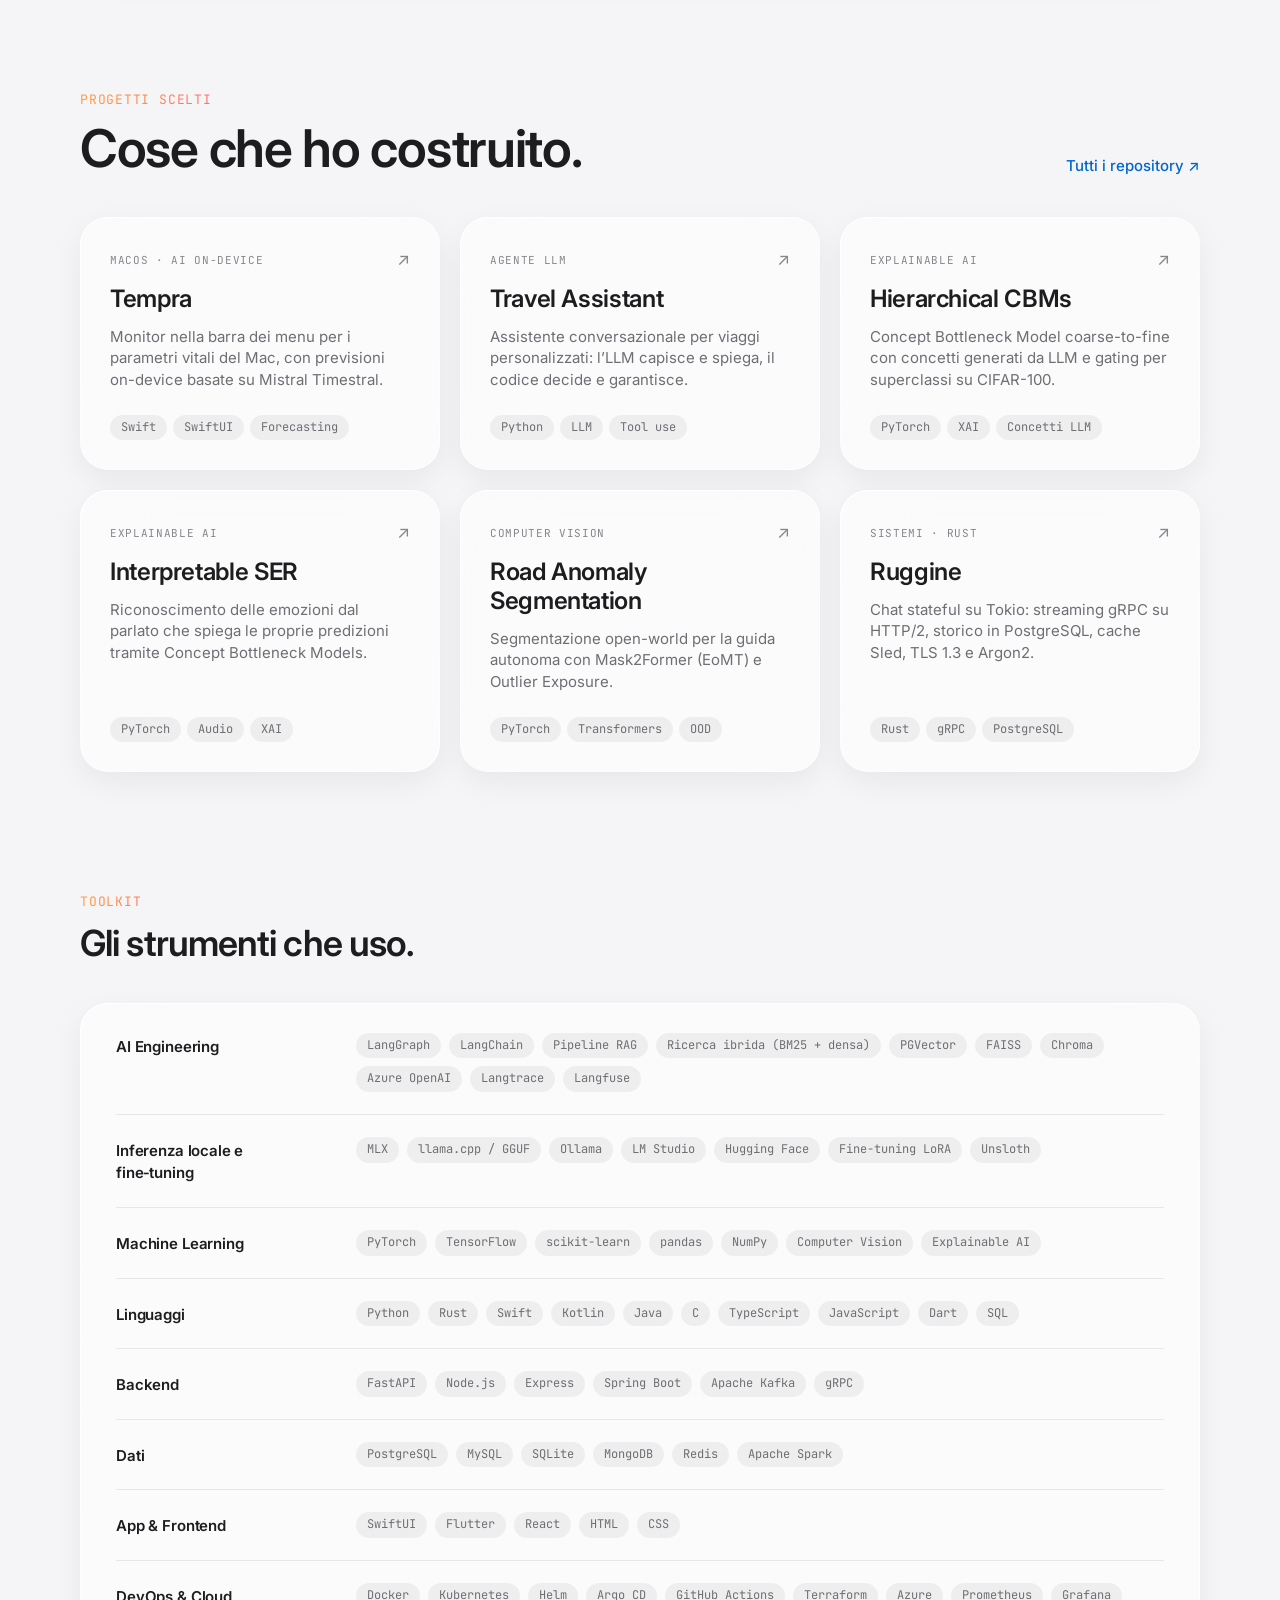
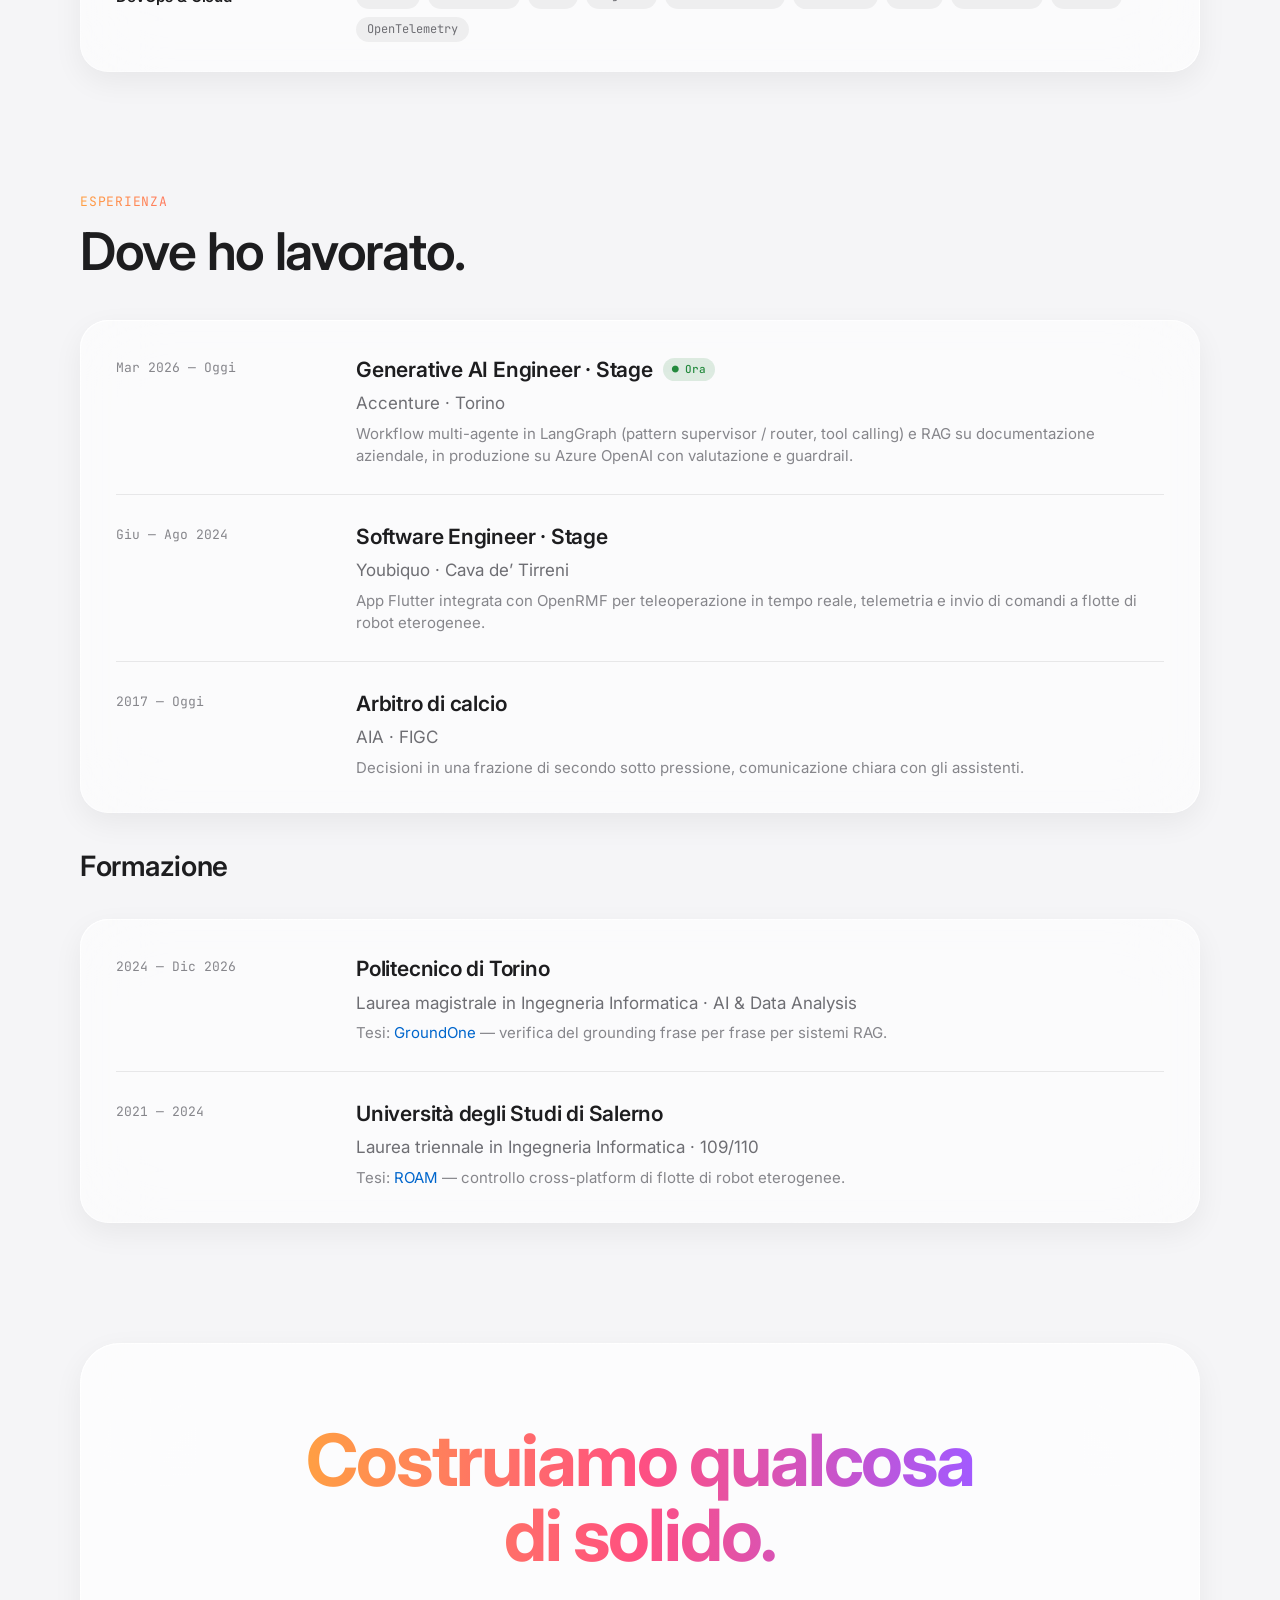
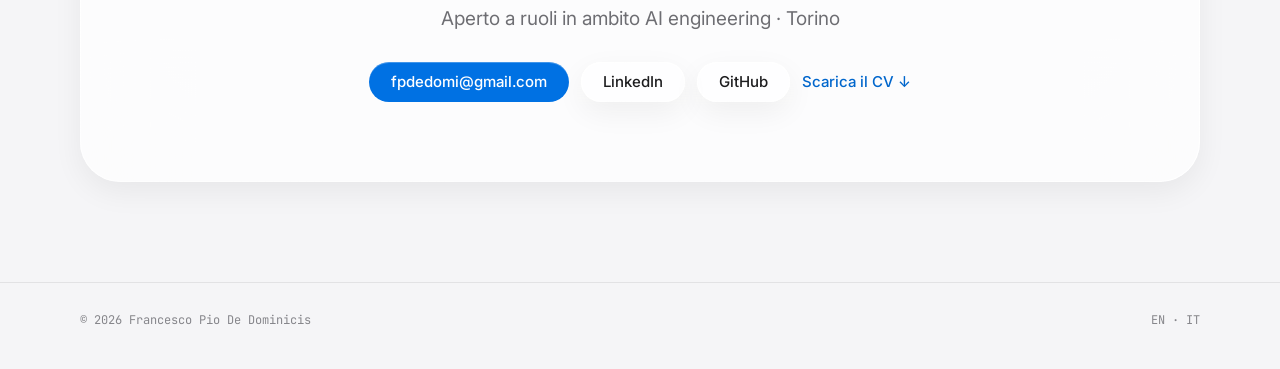
==== commit e614fc24: "Toolkit: group skills semantically, add AI engineering and local inference tools Co-Authored-By: Cla" ====
--- a/it/index.html
+++ b/it/index.html
@@ -146,9 +146,40 @@
           <h2 class="headline headline--sm" id="toolkit-title">Gli strumenti che uso.</h2>
         </div>
       </div>
-      <ul class="tags">
-        <li class="tag">Python</li><li class="tag">PyTorch</li><li class="tag">LangChain</li><li class="tag">LangGraph</li><li class="tag">RAG</li><li class="tag">Azure OpenAI</li><li class="tag">MLX</li><li class="tag">Ollama</li><li class="tag">Rust</li><li class="tag">Swift</li><li class="tag">Kotlin</li><li class="tag">TypeScript</li><li class="tag">Docker</li><li class="tag">Kubernetes</li><li class="tag">Kafka</li><li class="tag">PostgreSQL</li>
-      </ul>
+      <dl class="stack glass">
+        <div class="stack__row">
+          <dt class="stack__label">AI Engineering</dt>
+          <dd><ul class="tags"><li class="tag">LangGraph</li><li class="tag">LangChain</li><li class="tag">Pipeline RAG</li><li class="tag">Ricerca ibrida (BM25 + densa)</li><li class="tag">PGVector</li><li class="tag">FAISS</li><li class="tag">Chroma</li><li class="tag">Azure OpenAI</li><li class="tag">Langtrace</li><li class="tag">Langfuse</li></ul></dd>
+        </div>
+        <div class="stack__row">
+          <dt class="stack__label">Inferenza locale e fine&#8209;tuning</dt>
+          <dd><ul class="tags"><li class="tag">MLX</li><li class="tag">llama.cpp / GGUF</li><li class="tag">Ollama</li><li class="tag">LM Studio</li><li class="tag">Hugging Face</li><li class="tag">Fine-tuning LoRA</li><li class="tag">Unsloth</li></ul></dd>
+        </div>
+        <div class="stack__row">
+          <dt class="stack__label">Machine Learning</dt>
+          <dd><ul class="tags"><li class="tag">PyTorch</li><li class="tag">TensorFlow</li><li class="tag">scikit-learn</li><li class="tag">pandas</li><li class="tag">NumPy</li><li class="tag">Computer Vision</li><li class="tag">Explainable AI</li></ul></dd>
+        </div>
+        <div class="stack__row">
+          <dt class="stack__label">Linguaggi</dt>
+          <dd><ul class="tags"><li class="tag">Python</li><li class="tag">Rust</li><li class="tag">Swift</li><li class="tag">Kotlin</li><li class="tag">Java</li><li class="tag">C</li><li class="tag">TypeScript</li><li class="tag">JavaScript</li><li class="tag">Dart</li><li class="tag">SQL</li></ul></dd>
+        </div>
+        <div class="stack__row">
+          <dt class="stack__label">Backend</dt>
+          <dd><ul class="tags"><li class="tag">FastAPI</li><li class="tag">Node.js</li><li class="tag">Express</li><li class="tag">Spring Boot</li><li class="tag">Apache Kafka</li><li class="tag">gRPC</li></ul></dd>
+        </div>
+        <div class="stack__row">
+          <dt class="stack__label">Dati</dt>
+          <dd><ul class="tags"><li class="tag">PostgreSQL</li><li class="tag">MySQL</li><li class="tag">SQLite</li><li class="tag">MongoDB</li><li class="tag">Redis</li><li class="tag">Apache Spark</li></ul></dd>
+        </div>
+        <div class="stack__row">
+          <dt class="stack__label">App &amp; Frontend</dt>
+          <dd><ul class="tags"><li class="tag">SwiftUI</li><li class="tag">Flutter</li><li class="tag">React</li><li class="tag">HTML</li><li class="tag">CSS</li></ul></dd>
+        </div>
+        <div class="stack__row">
+          <dt class="stack__label">DevOps &amp; Cloud</dt>
+          <dd><ul class="tags"><li class="tag">Docker</li><li class="tag">Kubernetes</li><li class="tag">Helm</li><li class="tag">Argo CD</li><li class="tag">GitHub Actions</li><li class="tag">Terraform</li><li class="tag">Azure</li><li class="tag">Prometheus</li><li class="tag">Grafana</li><li class="tag">OpenTelemetry</li></ul></dd>
+        </div>
+      </dl>
     </section>
 
     <!-- Esperienza -->
--- a/assets/css/style.css
+++ b/assets/css/style.css
@@ -258,6 +258,11 @@
 
 /* ---------- Toolkit ---------- */
 .toolkit .tags { gap: 8px; }
+.stack { margin: 0; padding: 8px 36px; }
+.stack__row { display: grid; grid-template-columns: 200px 1fr; gap: 40px; align-items: start; padding: 22px 0; }
+.stack__row + .stack__row { border-top: 1px solid var(--separator); }
+.stack__label { padding-top: 3px; font-size: 15px; font-weight: 600; letter-spacing: -0.01em; }
+.stack dd { margin: 0; }
 
 /* ---------- Timeline (experience / education) ---------- */
 .timeline { padding: 8px 36px; }
@@ -310,6 +315,8 @@
   .grid { grid-template-columns: 1fr; }
   .card { padding: 26px; }
   .timeline { padding: 4px 22px; }
+  .stack { padding: 4px 22px; }
+  .stack__row { grid-template-columns: 1fr; gap: 10px; padding: 18px 0; }
   .entry { grid-template-columns: 1fr; gap: 6px; }
   .cta { padding: 56px 22px; }
   .claim { flex-direction: column; align-items: flex-start; }
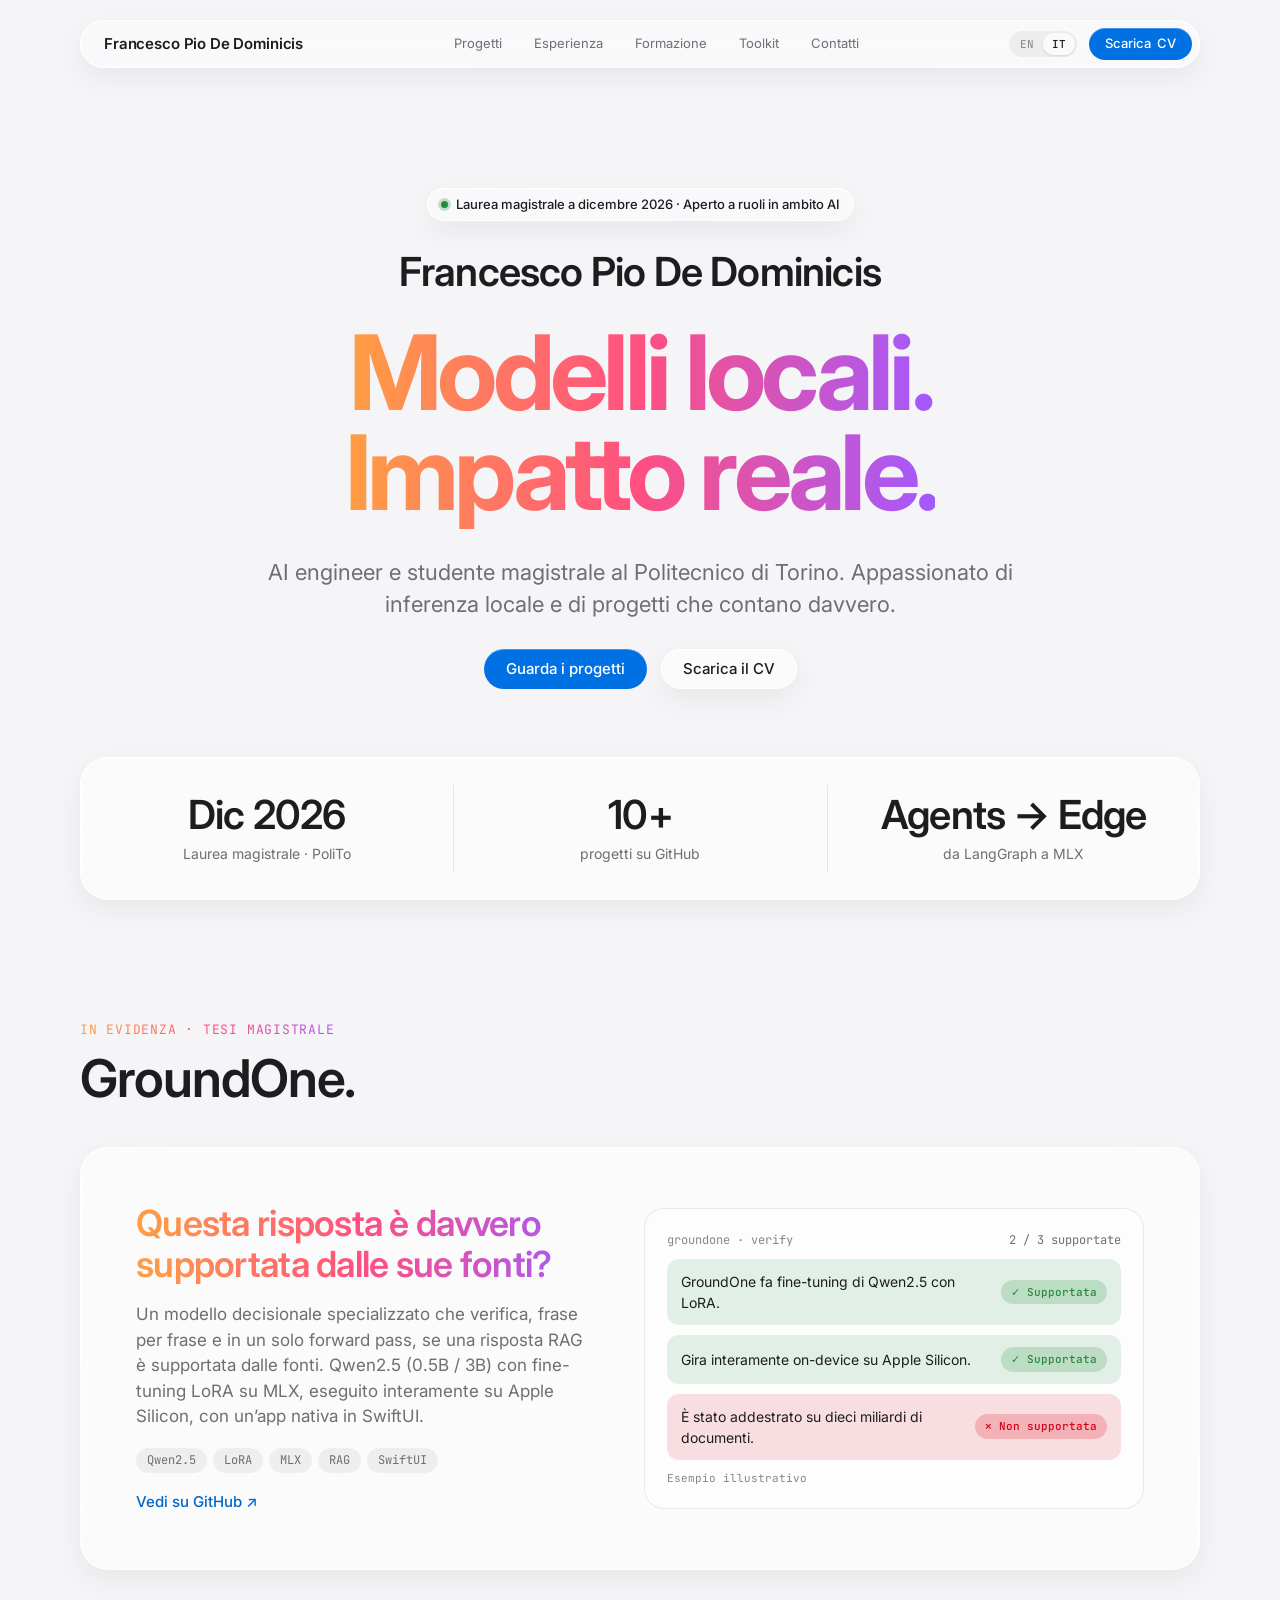
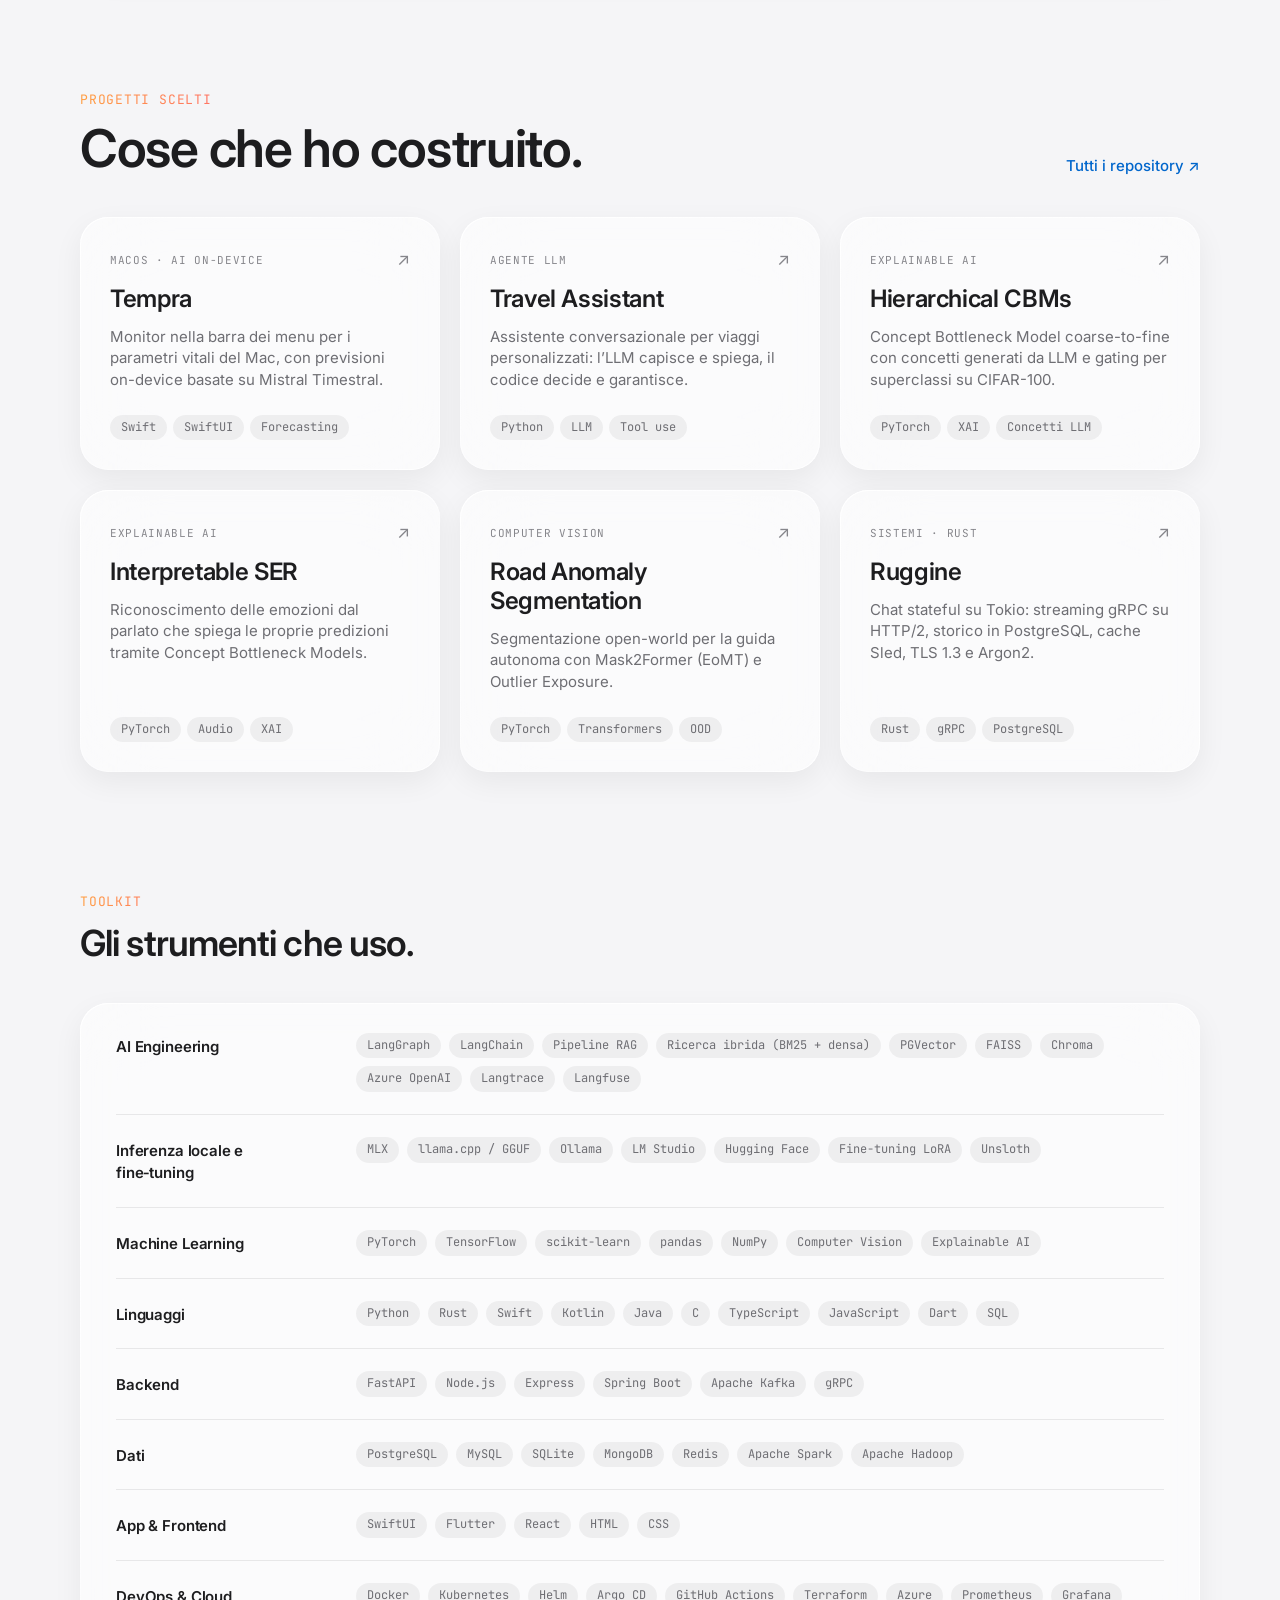
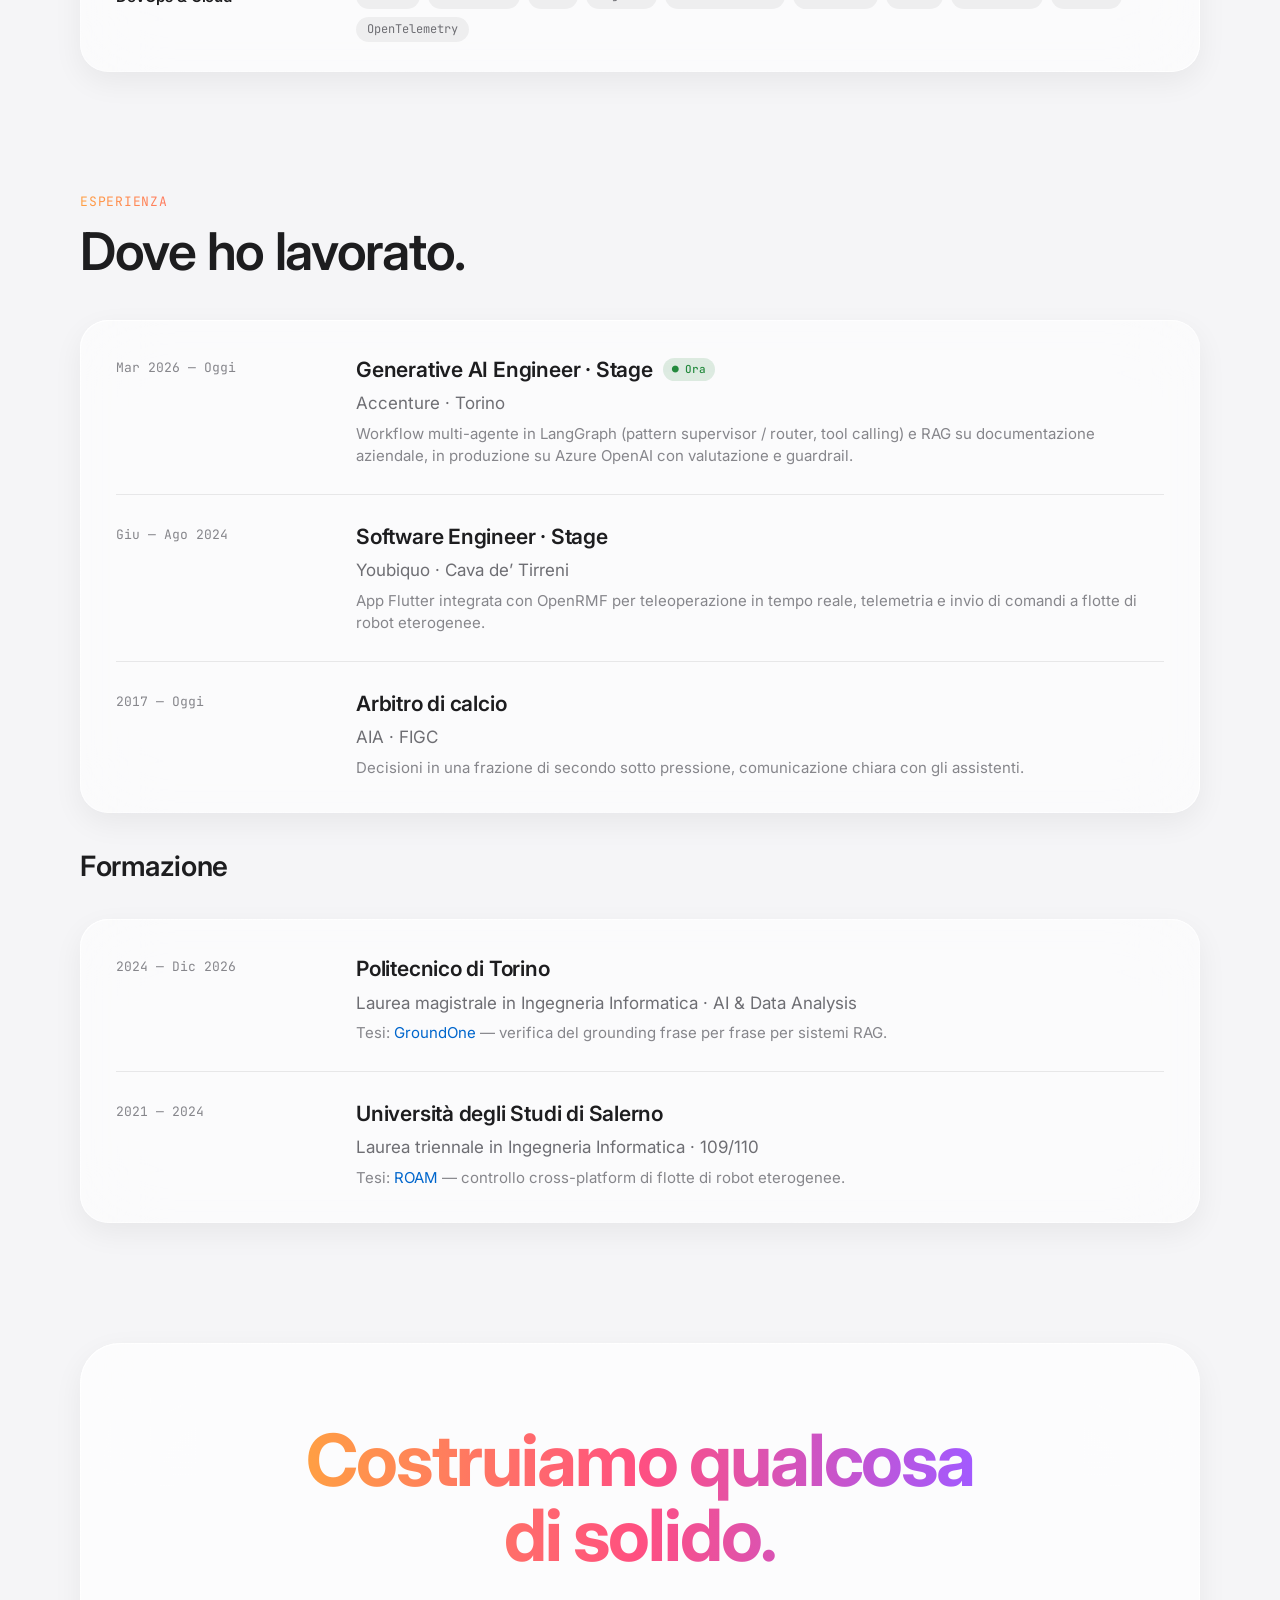
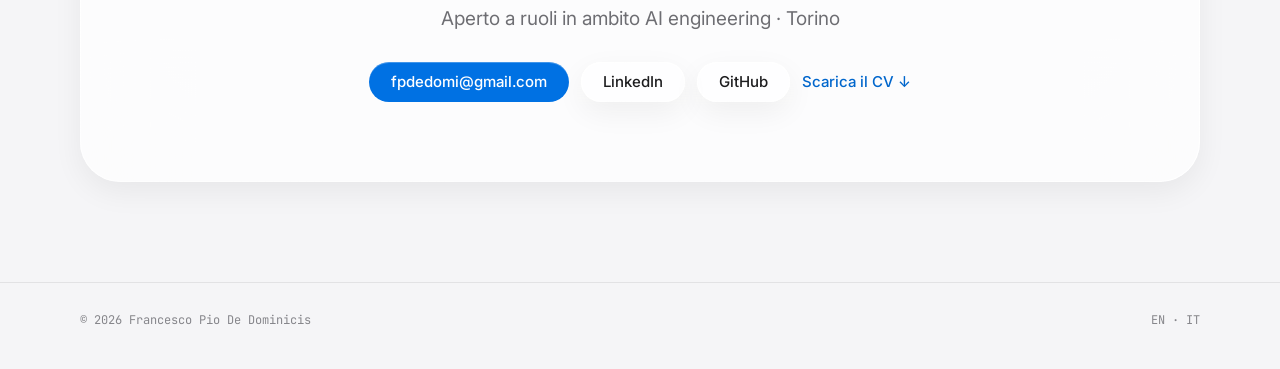
==== commit 809fbbb8: "Toolkit: add Apache Hadoop Co-Authored-By: Claude Opus 5.5 <noreply@anthropic.com>" ====
--- a/it/index.html
+++ b/it/index.html
@@ -169,7 +169,7 @@
         </div>
         <div class="stack__row">
           <dt class="stack__label">Dati</dt>
-          <dd><ul class="tags"><li class="tag">PostgreSQL</li><li class="tag">MySQL</li><li class="tag">SQLite</li><li class="tag">MongoDB</li><li class="tag">Redis</li><li class="tag">Apache Spark</li></ul></dd>
+          <dd><ul class="tags"><li class="tag">PostgreSQL</li><li class="tag">MySQL</li><li class="tag">SQLite</li><li class="tag">MongoDB</li><li class="tag">Redis</li><li class="tag">Apache Spark</li><li class="tag">Apache Hadoop</li></ul></dd>
         </div>
         <div class="stack__row">
           <dt class="stack__label">App &amp; Frontend</dt>
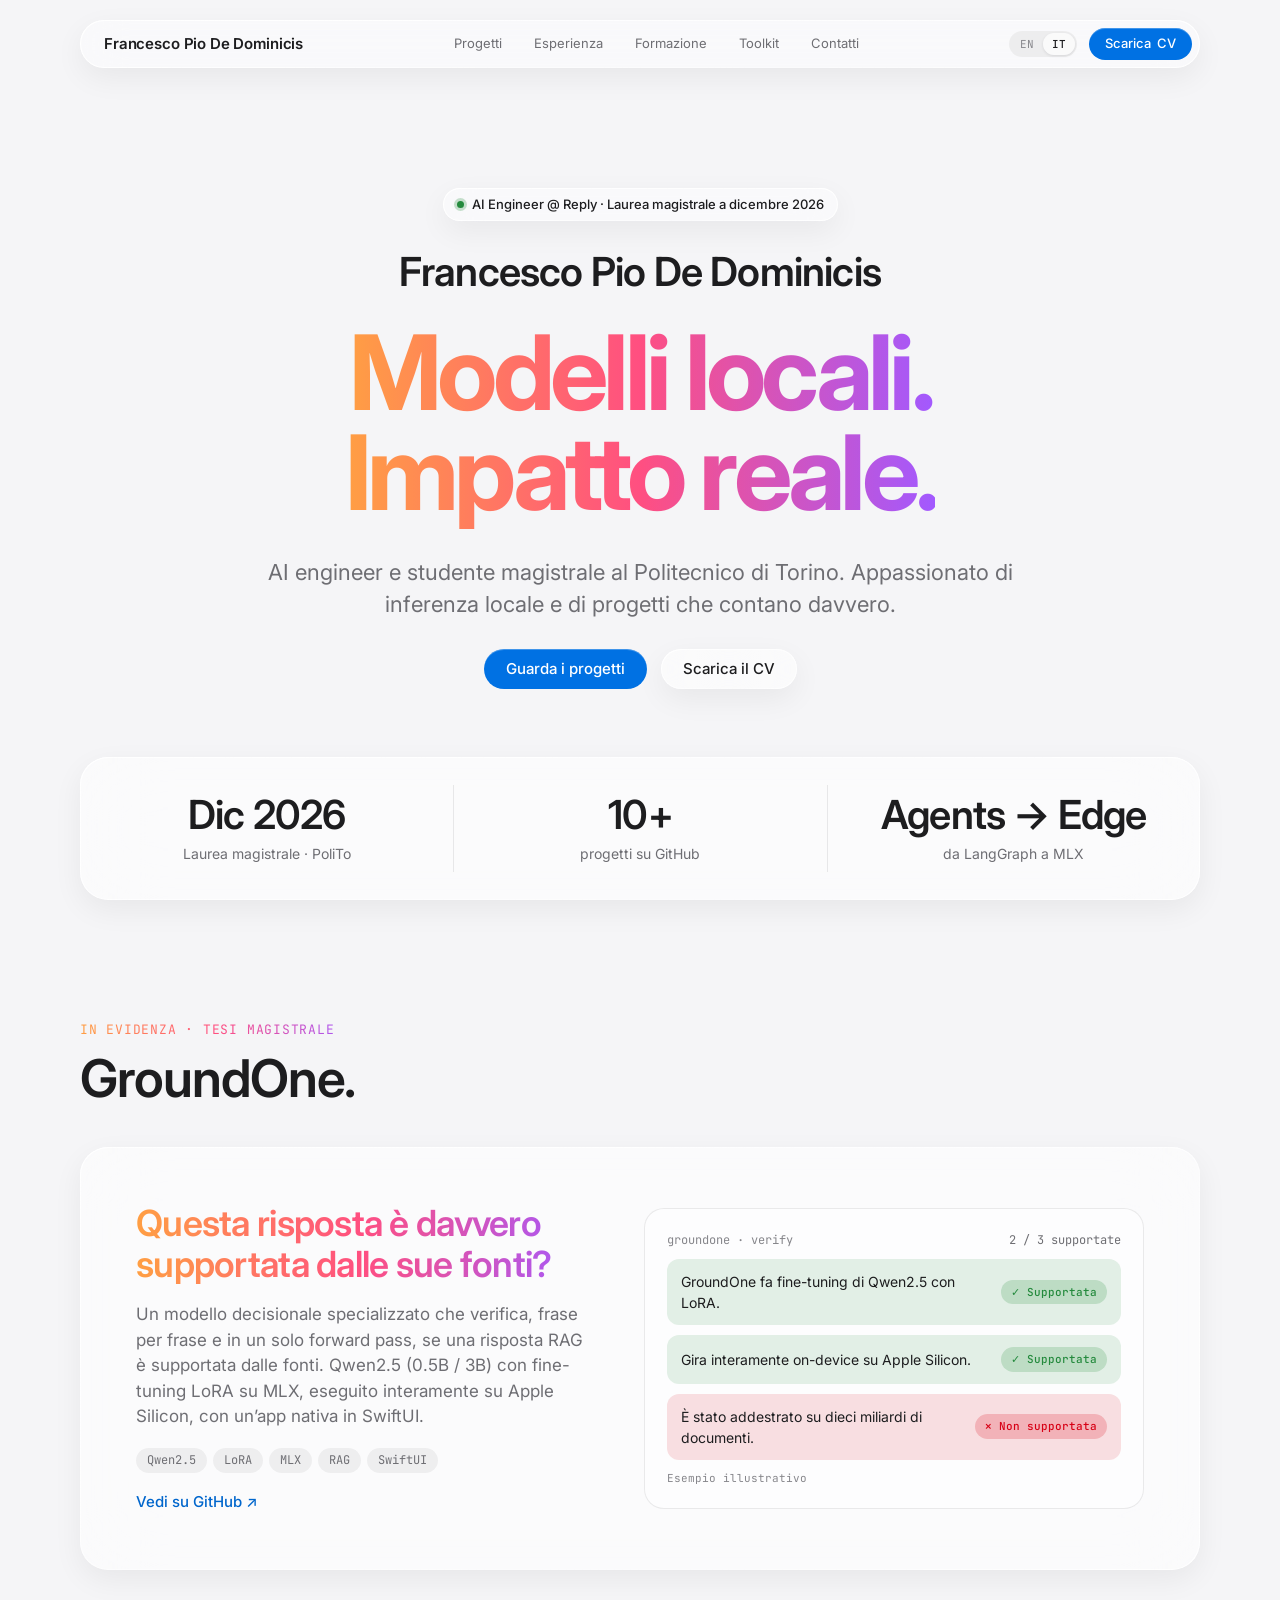
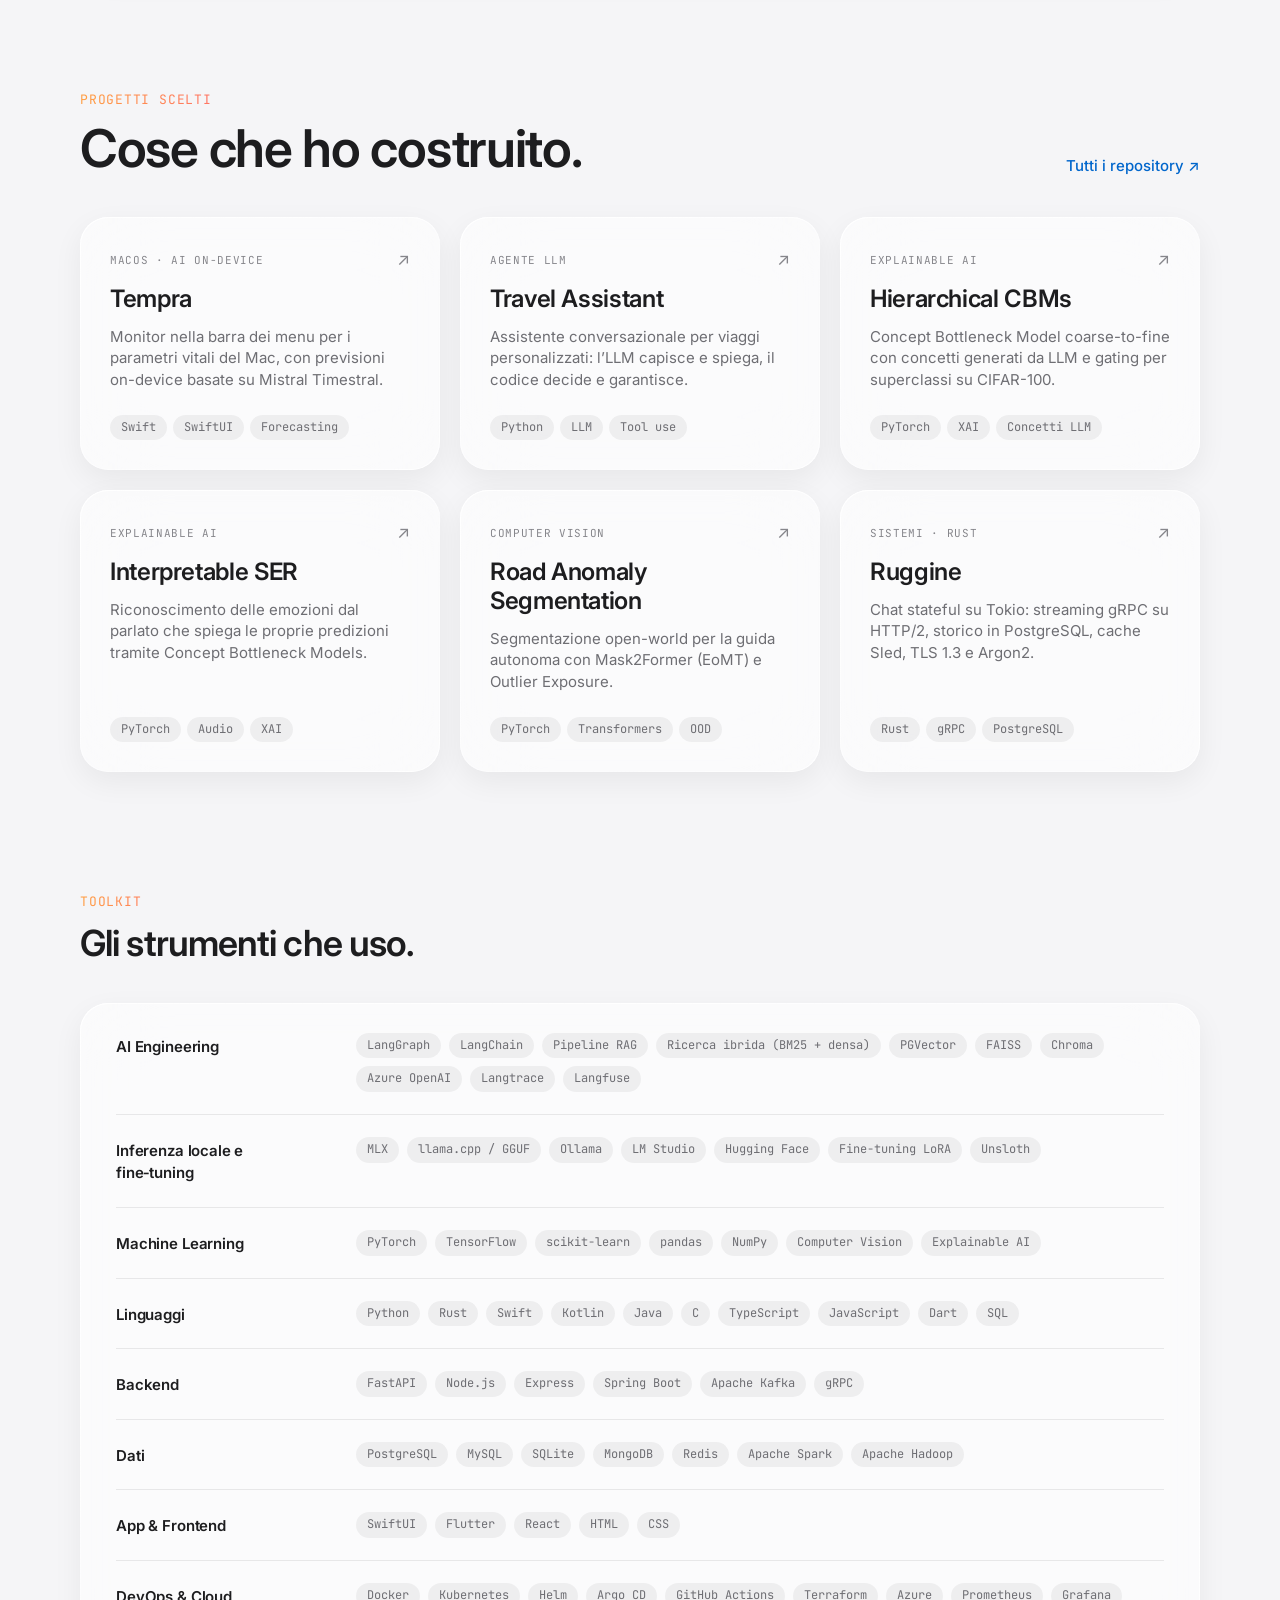
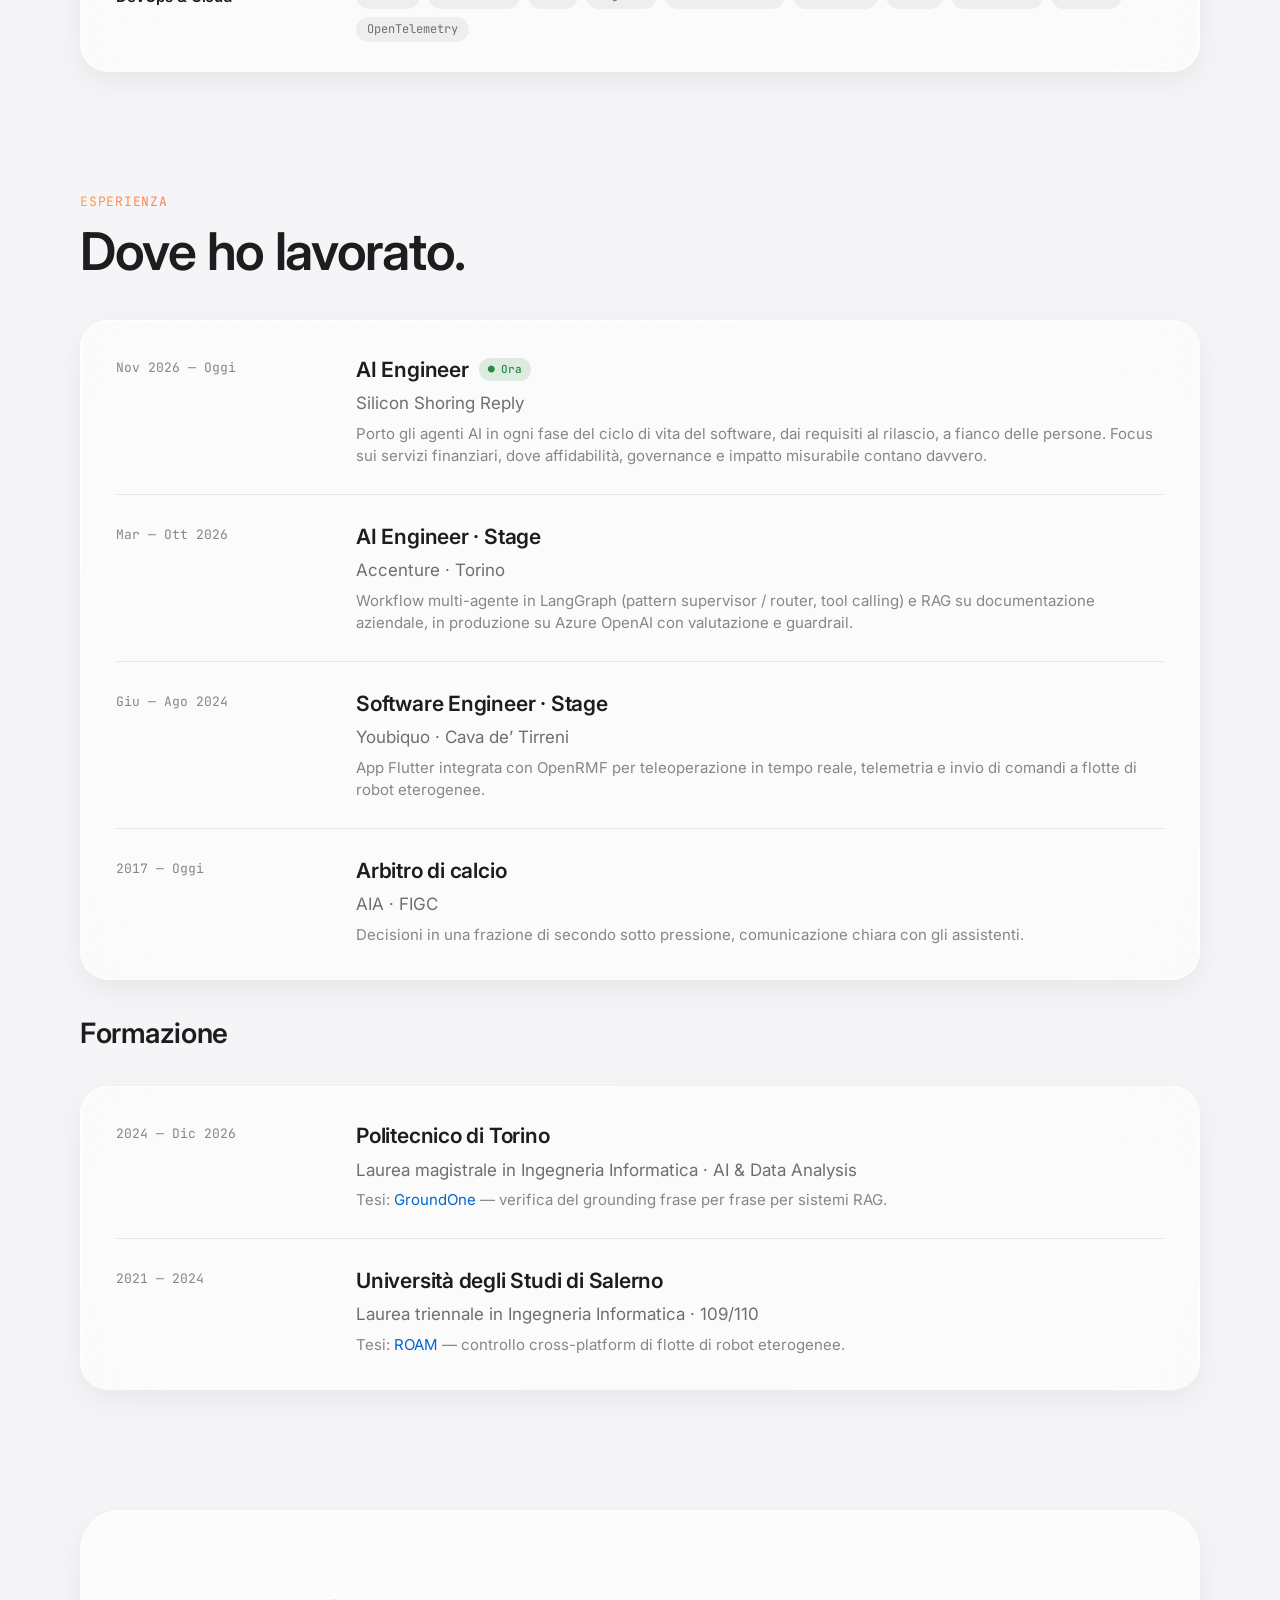
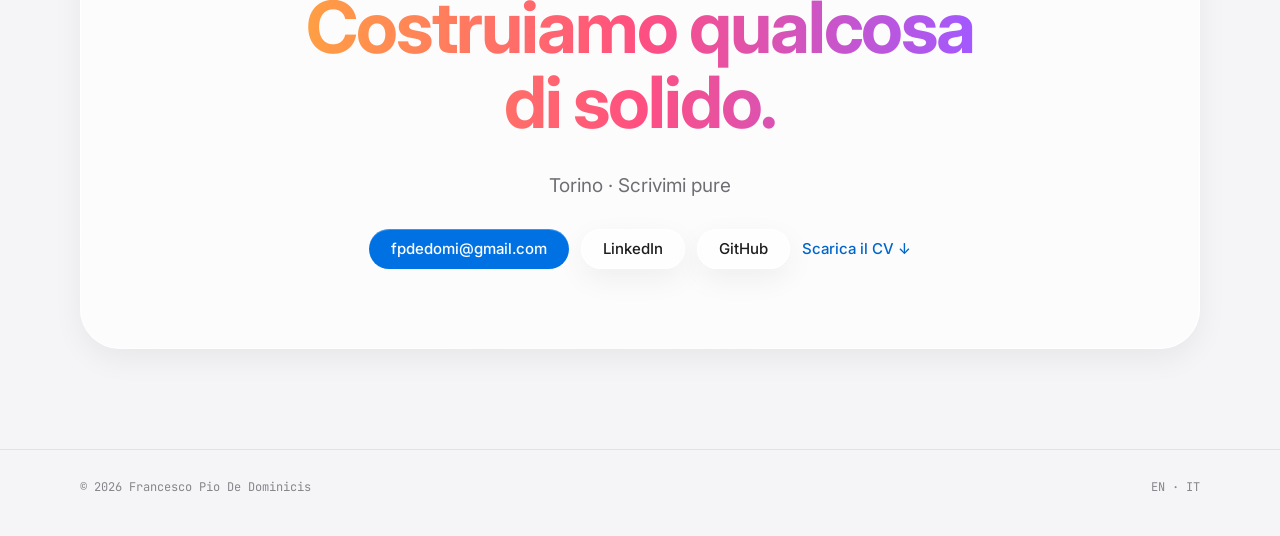
==== commit 0b6be67b: "Experience: AI Engineer at Silicon Shoring Reply; update status and contact copy Co-Authored-By: Cla" ====
--- a/it/index.html
+++ b/it/index.html
@@ -47,7 +47,7 @@
   <main id="main">
     <!-- Hero -->
     <header class="hero container" id="top">
-      <p class="status glass glass--thin"><span class="status__dot" aria-hidden="true"></span>Laurea magistrale a dicembre 2026 · Aperto a ruoli in ambito AI</p>
+      <p class="status glass glass--thin"><span class="status__dot" aria-hidden="true"></span>AI Engineer @ Reply · Laurea magistrale a dicembre 2026</p>
       <p class="hero__name">Francesco Pio De Dominicis</p>
       <h1 class="hero__title gradient-text">Modelli locali.<br>Impatto reale.</h1>
       <p class="hero__lead">AI engineer e studente magistrale al Politecnico di Torino. Appassionato di inferenza locale e di progetti che contano davvero.</p>
@@ -192,9 +192,17 @@
       </div>
       <ol class="timeline glass">
         <li class="entry">
-          <span class="entry__period">Mar 2026 — Oggi</span>
-          <div>
-            <h3 class="entry__role">Generative AI Engineer · Stage <span class="now">● Ora</span></h3>
+          <span class="entry__period">Nov 2026 — Oggi</span>
+          <div>
+            <h3 class="entry__role">AI Engineer <span class="now">● Ora</span></h3>
+            <p class="entry__org">Silicon Shoring Reply</p>
+            <p class="entry__text">Porto gli agenti AI in ogni fase del ciclo di vita del software, dai requisiti al rilascio, a fianco delle persone. Focus sui servizi finanziari, dove affidabilità, governance e impatto misurabile contano davvero.</p>
+          </div>
+        </li>
+        <li class="entry">
+          <span class="entry__period">Mar — Ott 2026</span>
+          <div>
+            <h3 class="entry__role">AI Engineer · Stage</h3>
             <p class="entry__org">Accenture · Torino</p>
             <p class="entry__text">Workflow multi-agente in LangGraph (pattern supervisor / router, tool calling) e RAG su documentazione aziendale, in produzione su Azure OpenAI con valutazione e guardrail.</p>
           </div>
@@ -242,7 +250,7 @@
     <section class="section container" id="contact" aria-labelledby="contact-title">
       <div class="cta glass glass--thick">
         <h2 class="cta__title gradient-text" id="contact-title">Costruiamo qualcosa<br>di solido.</h2>
-        <p class="cta__lead">Aperto a ruoli in ambito AI engineering · Torino</p>
+        <p class="cta__lead">Torino · Scrivimi pure</p>
         <div class="cta__actions">
           <a class="btn btn--primary" href="mailto:fpdedomi@gmail.com">fpdedomi@gmail.com</a>
           <a class="btn btn--glass glass" href="https://www.linkedin.com/in/francesco-pio-de-dominicis/" target="_blank" rel="noopener">LinkedIn</a>
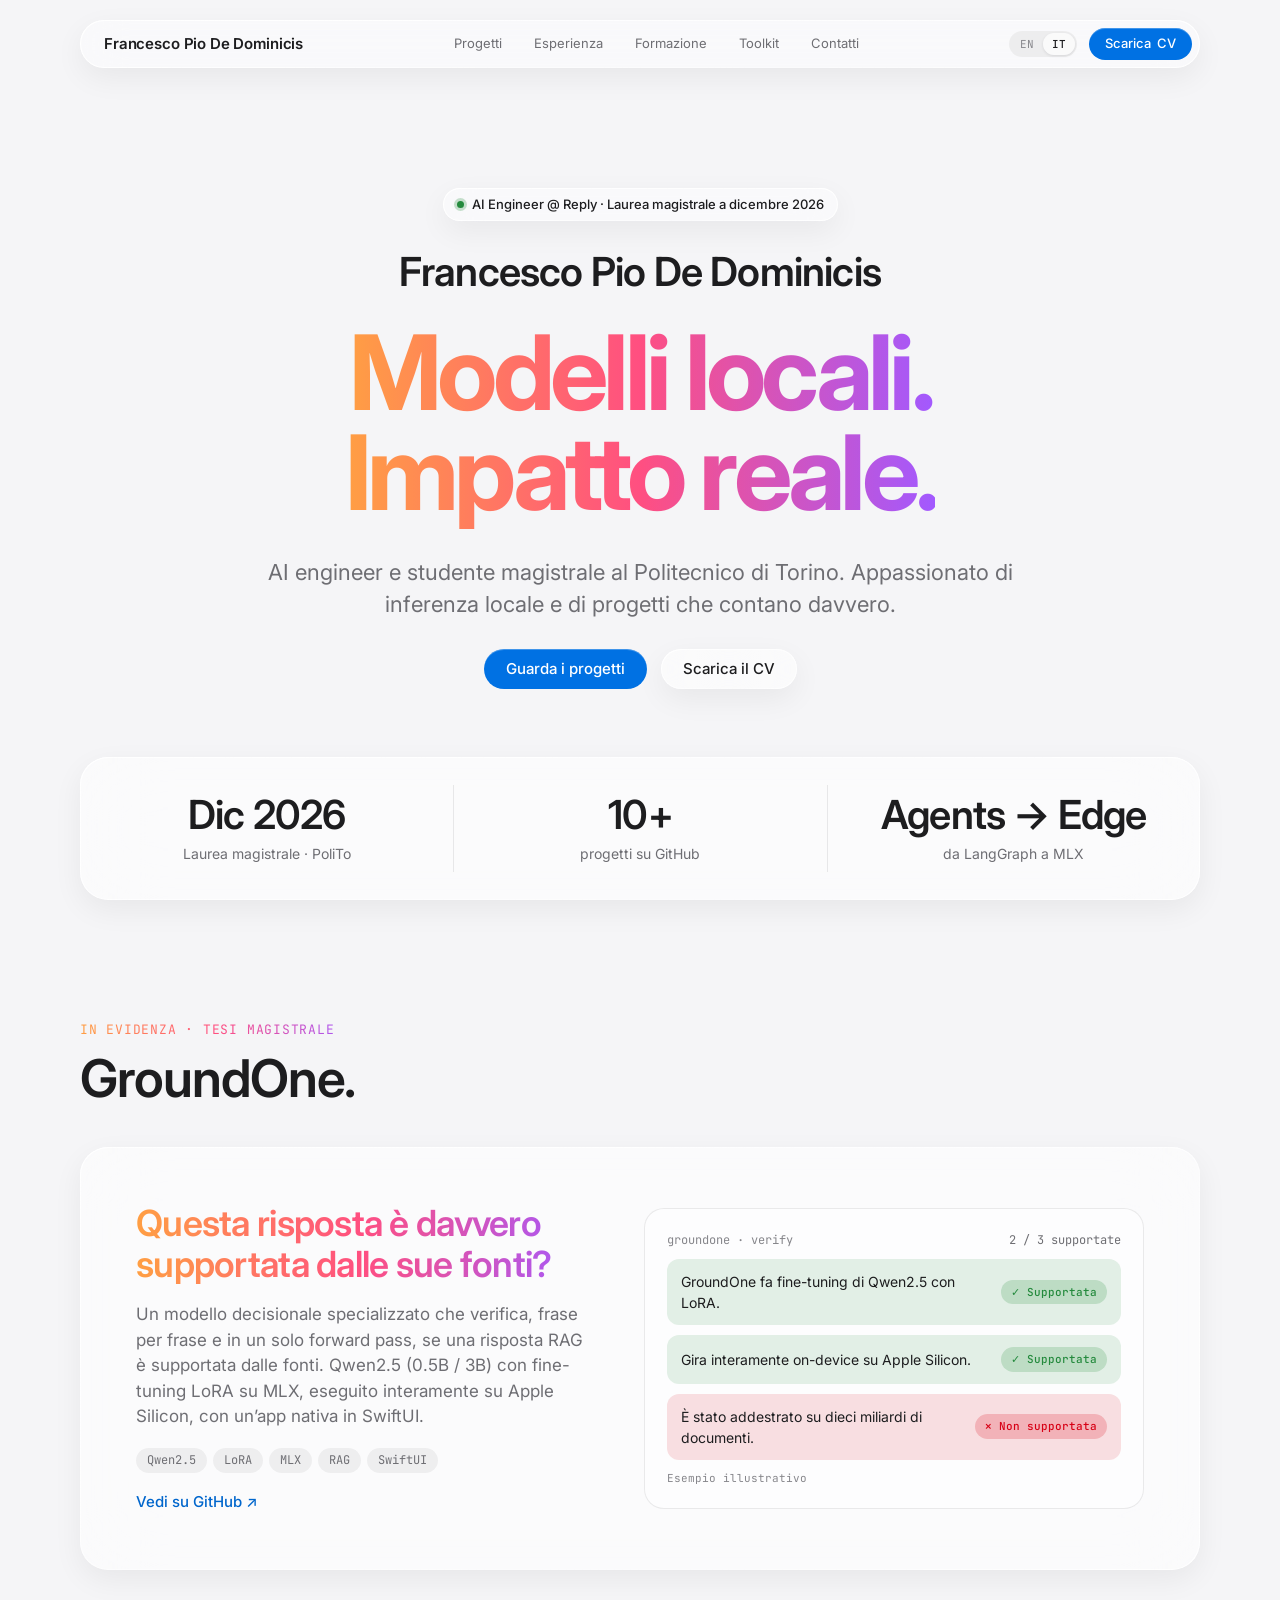
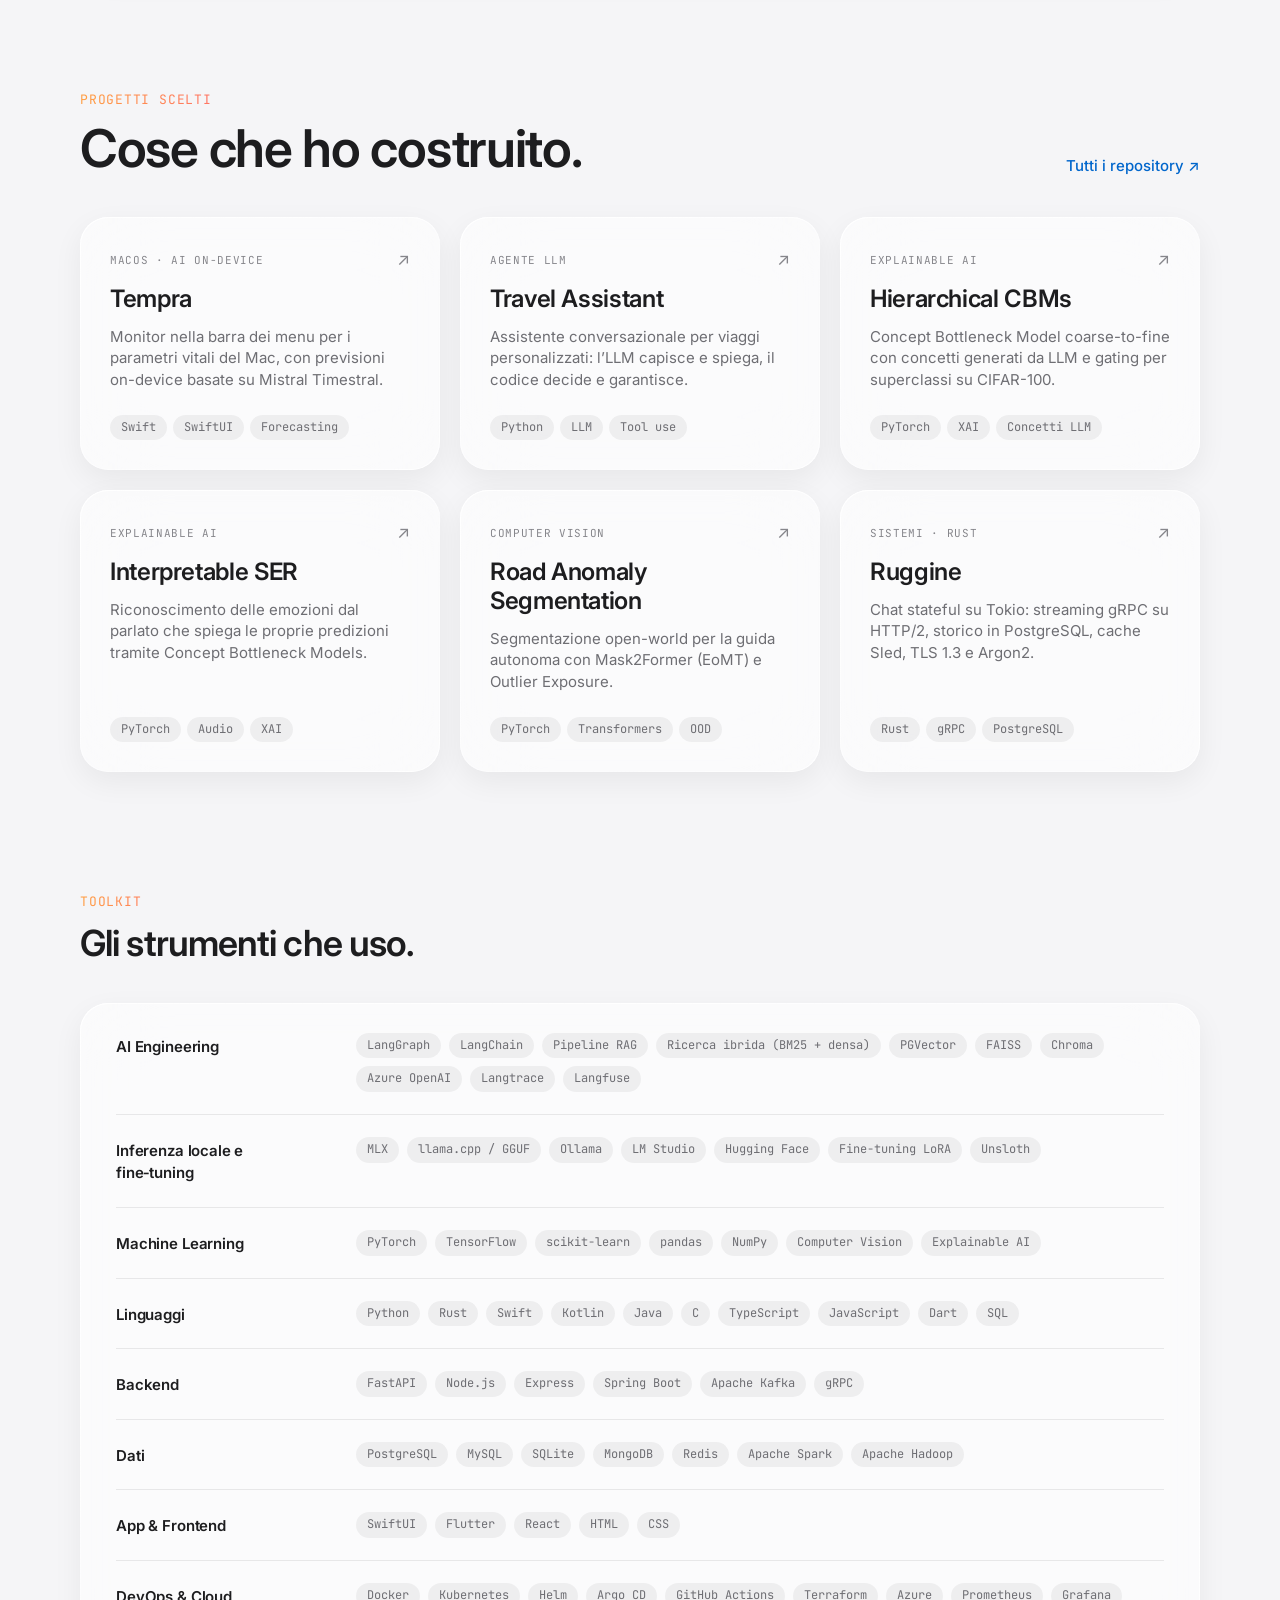
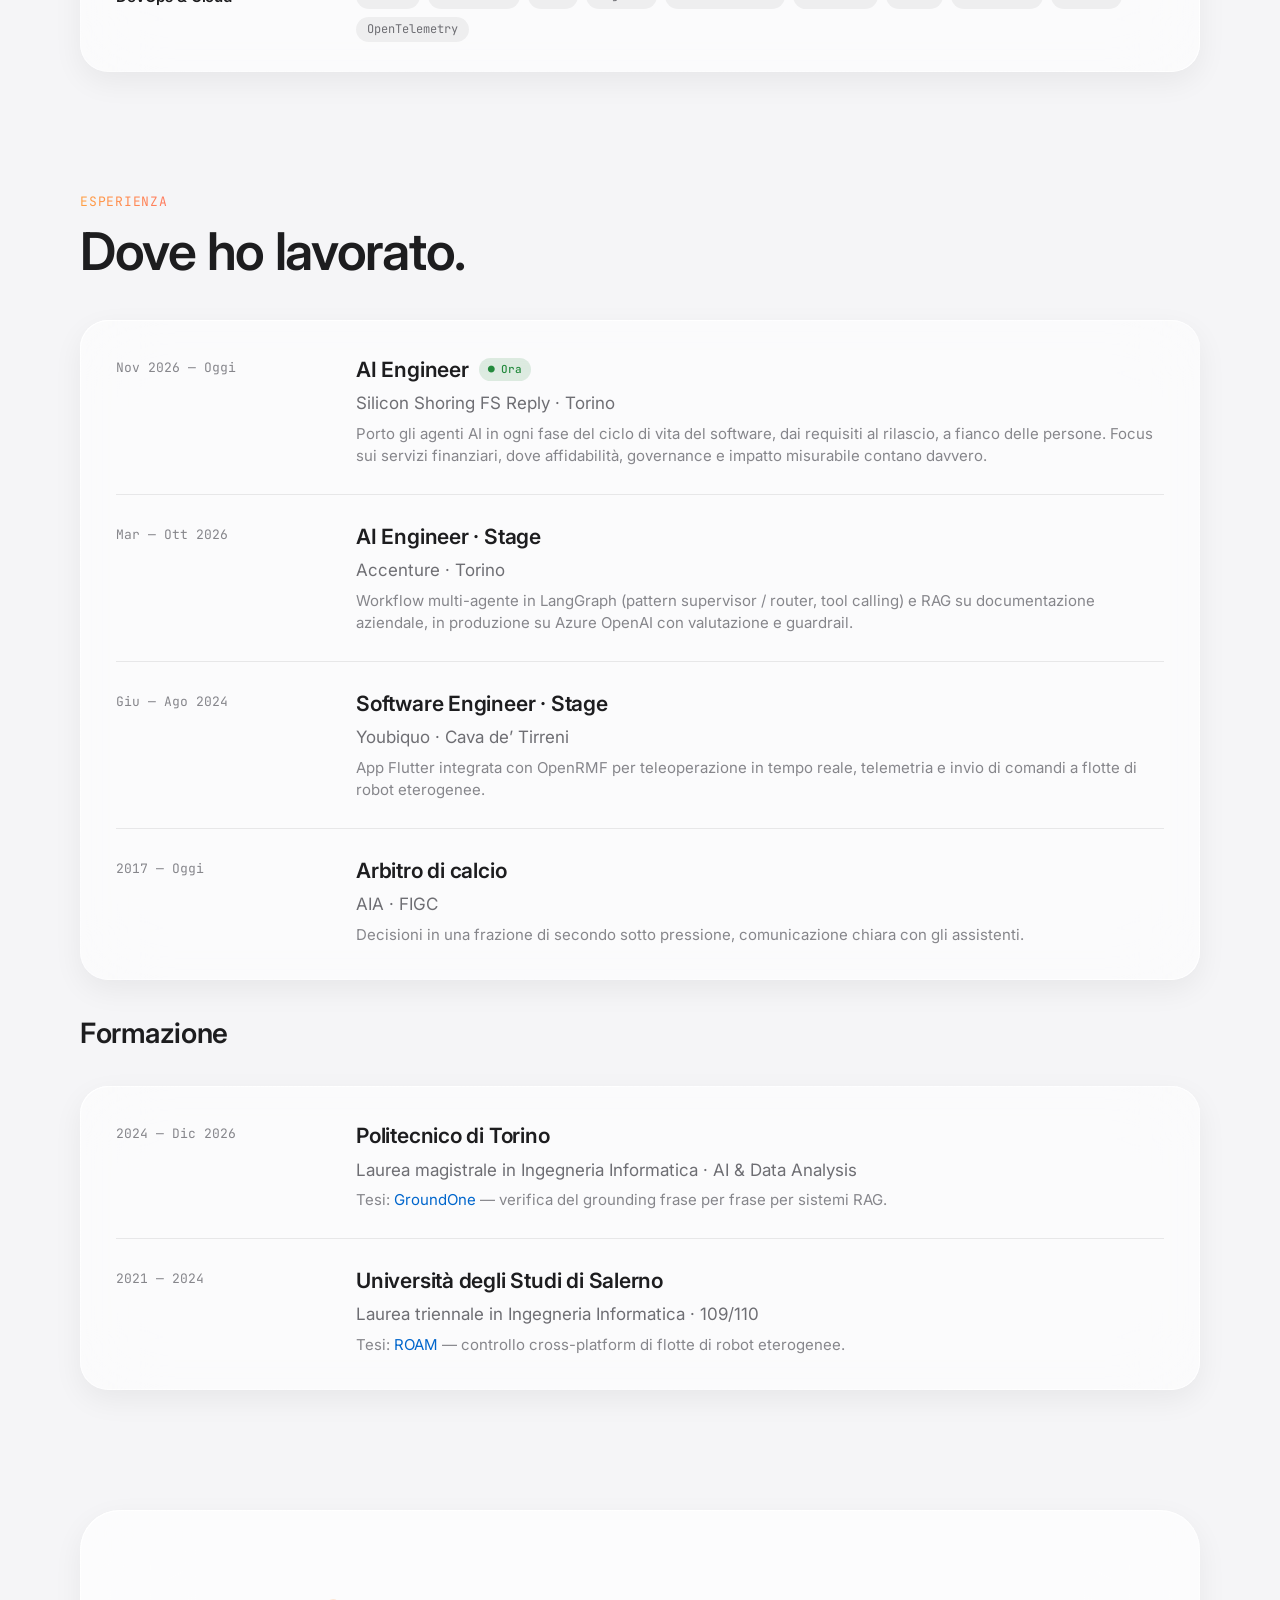
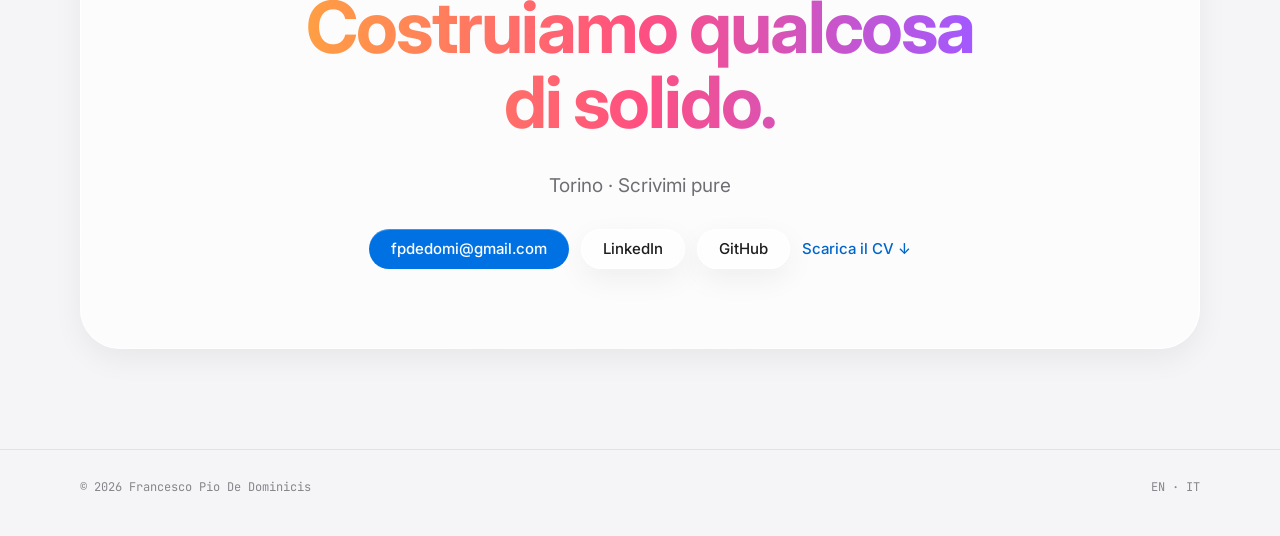
==== commit 00c04c0b: "Experience: Silicon Shoring FS Reply, Turin Co-Authored-By: Claude Opus 5.5 <noreply@anthropic.com>" ====
--- a/it/index.html
+++ b/it/index.html
@@ -195,7 +195,7 @@
           <span class="entry__period">Nov 2026 — Oggi</span>
           <div>
             <h3 class="entry__role">AI Engineer <span class="now">● Ora</span></h3>
-            <p class="entry__org">Silicon Shoring Reply</p>
+            <p class="entry__org">Silicon Shoring FS Reply · Torino</p>
             <p class="entry__text">Porto gli agenti AI in ogni fase del ciclo di vita del software, dai requisiti al rilascio, a fianco delle persone. Focus sui servizi finanziari, dove affidabilità, governance e impatto misurabile contano davvero.</p>
           </div>
         </li>
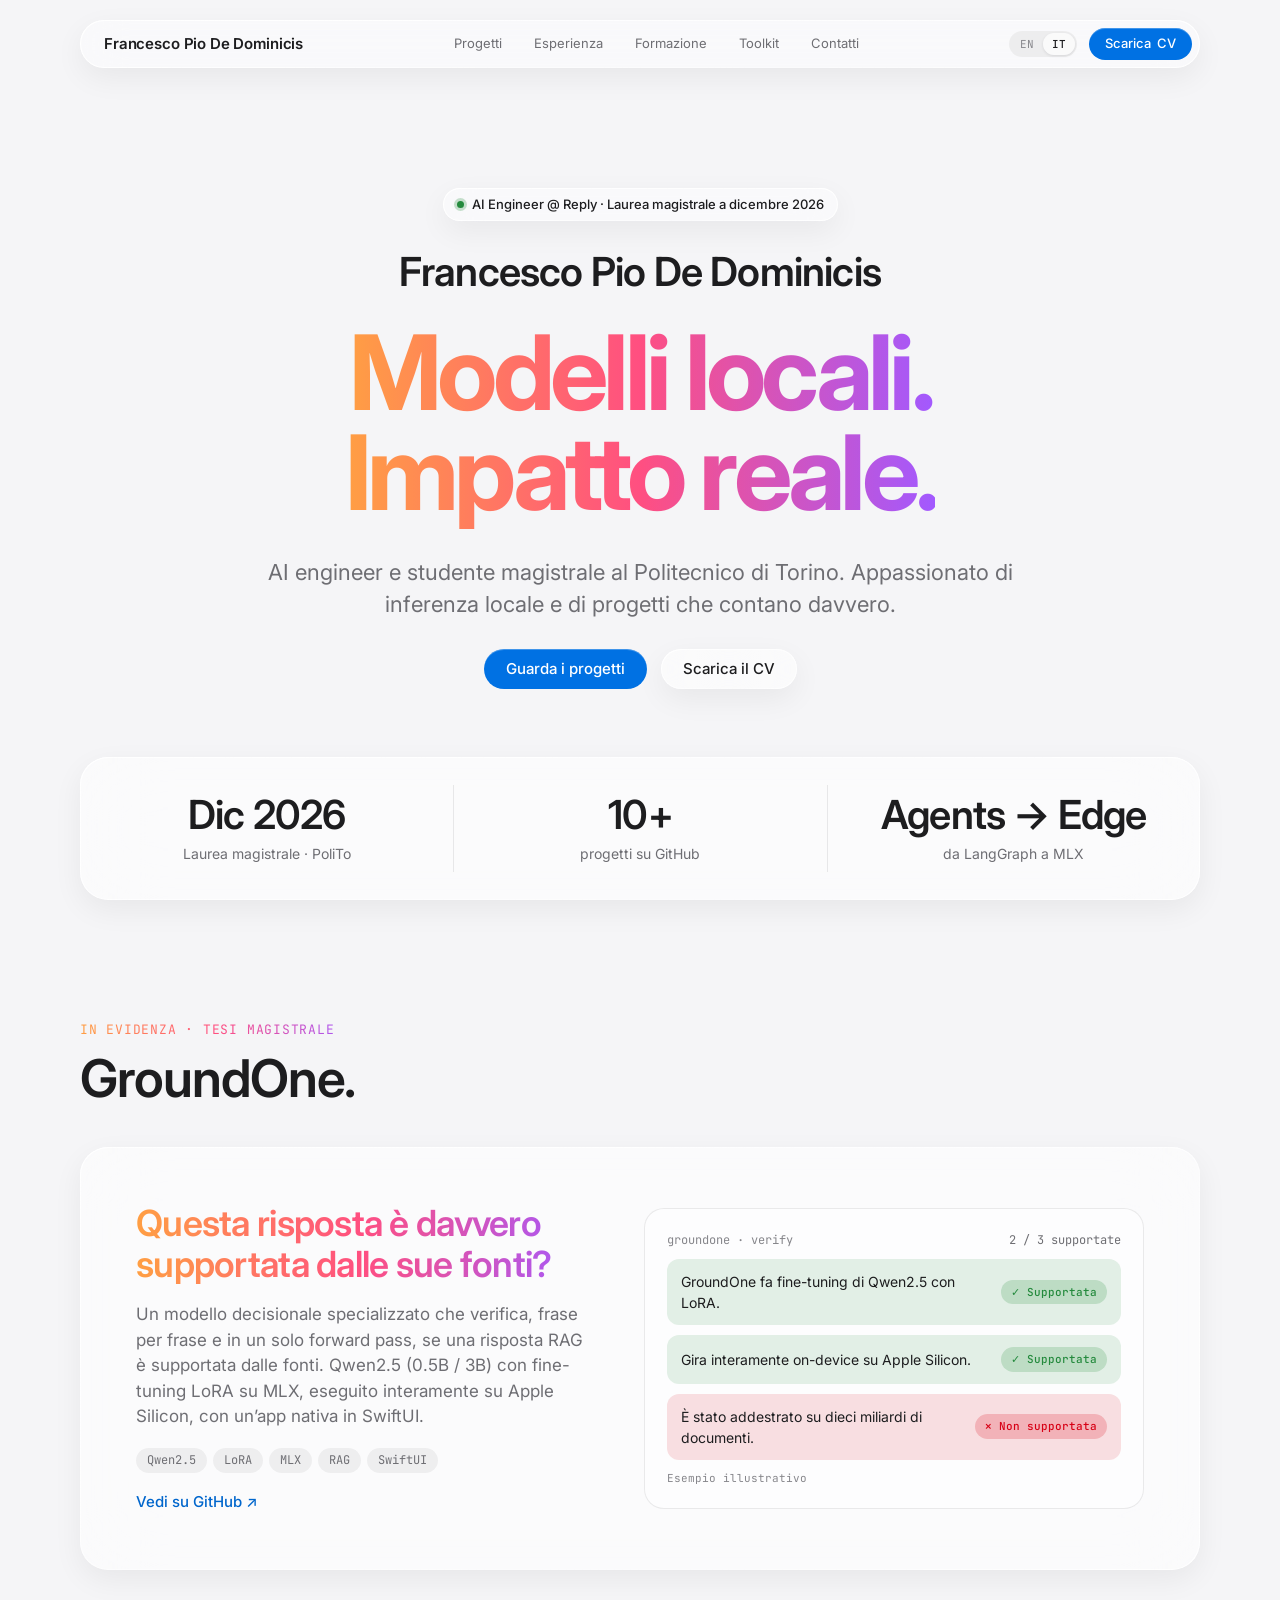
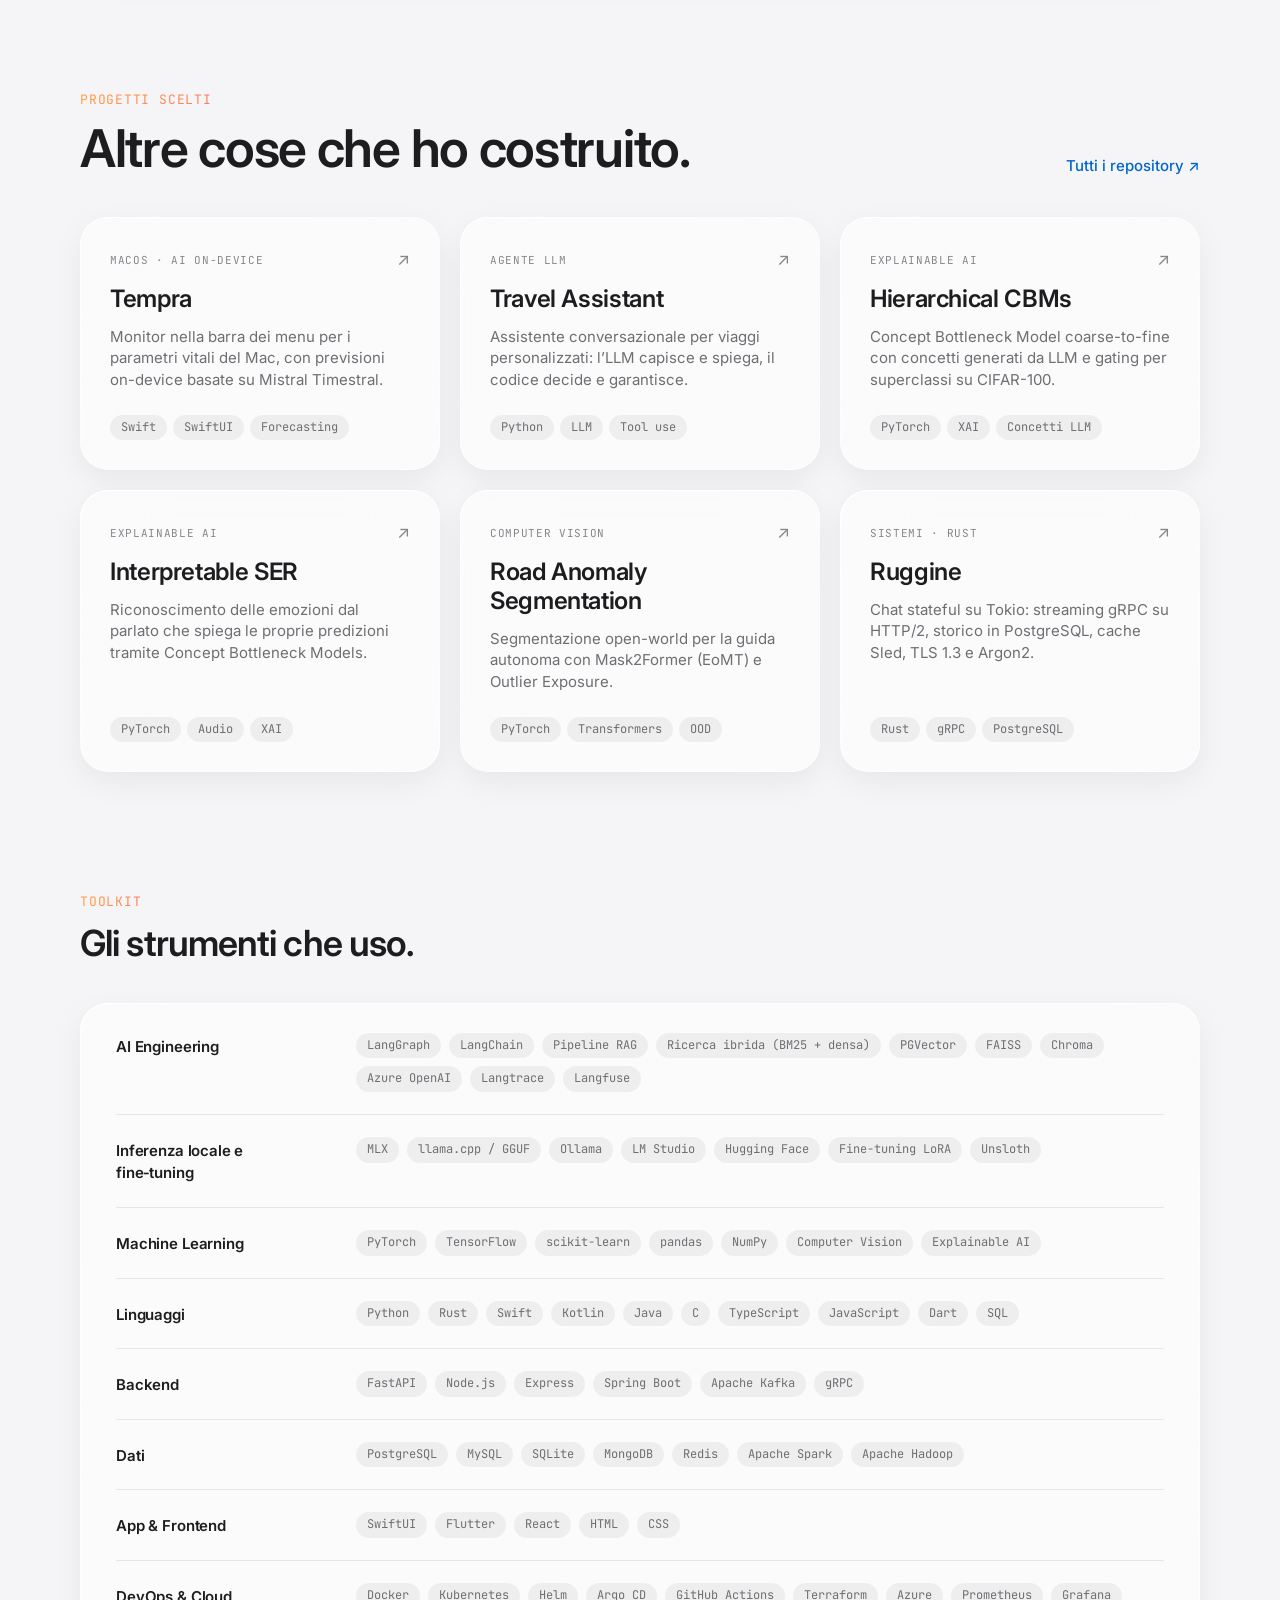
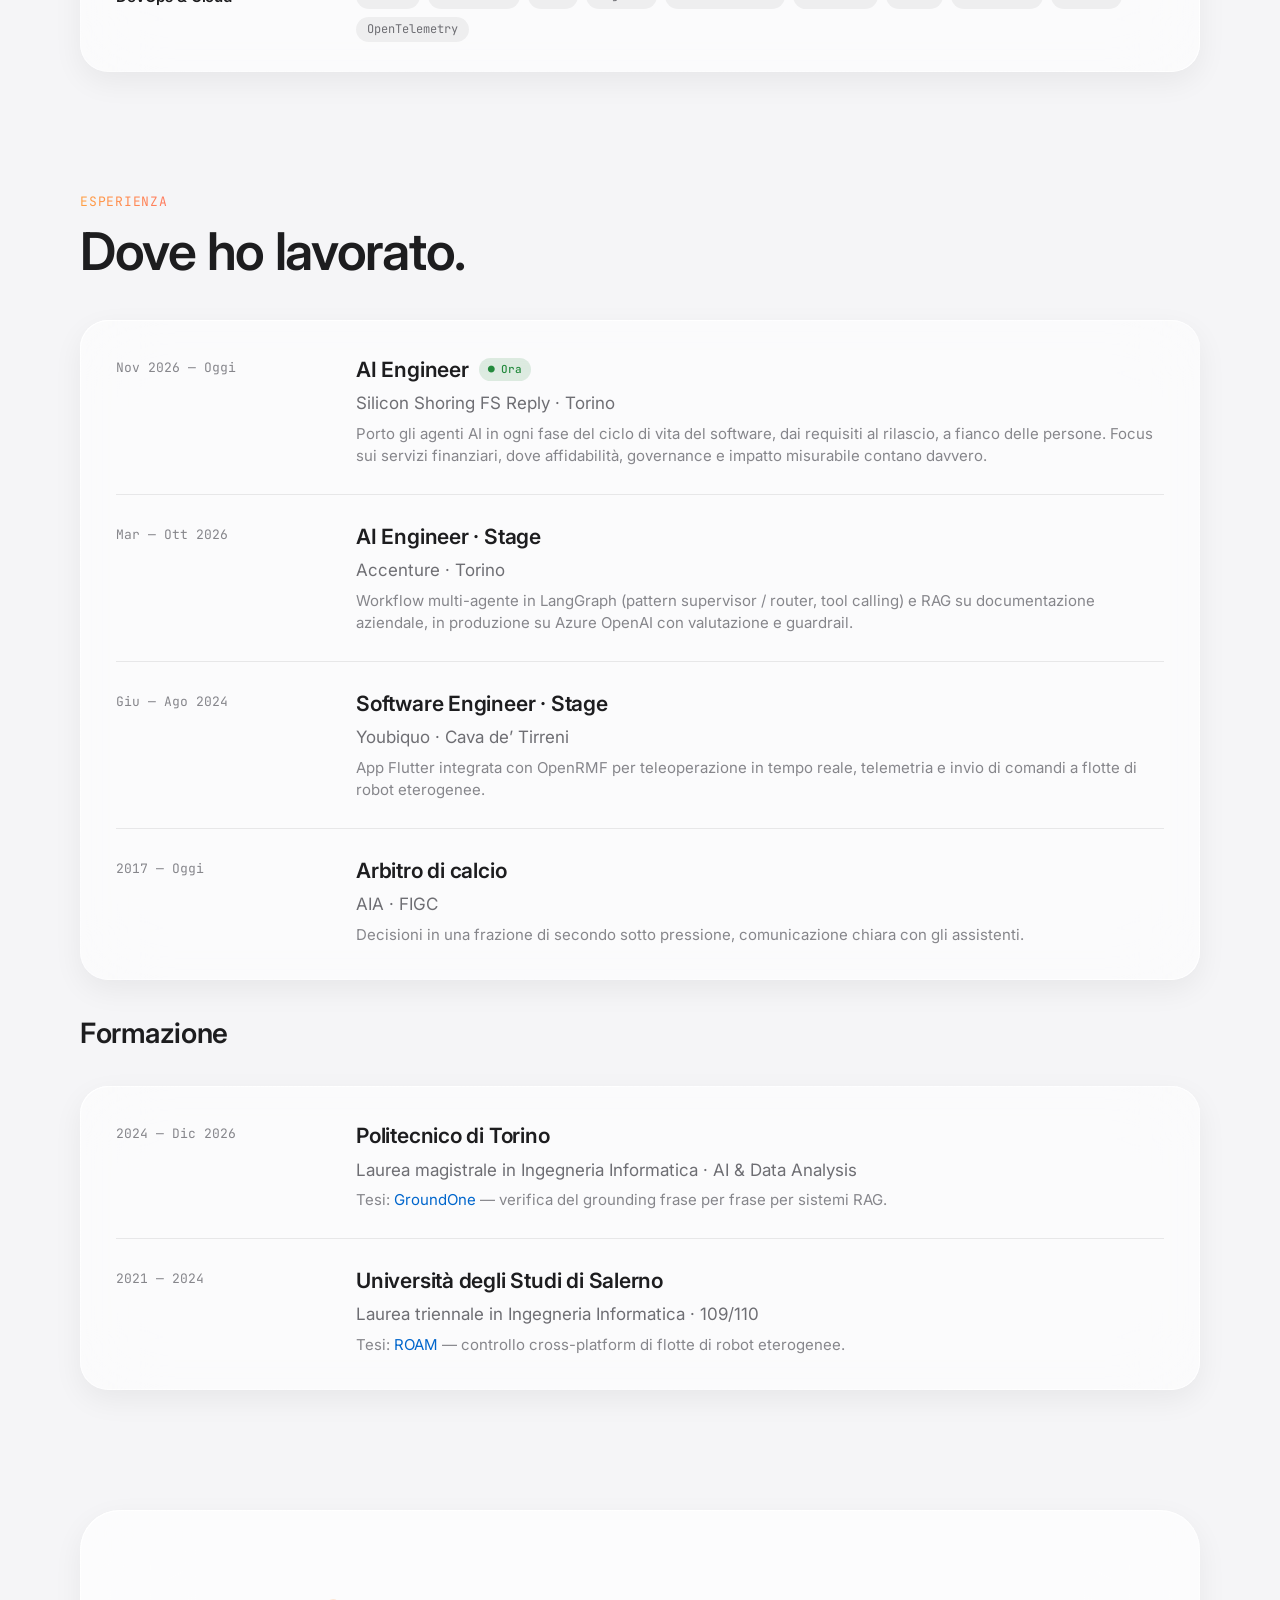
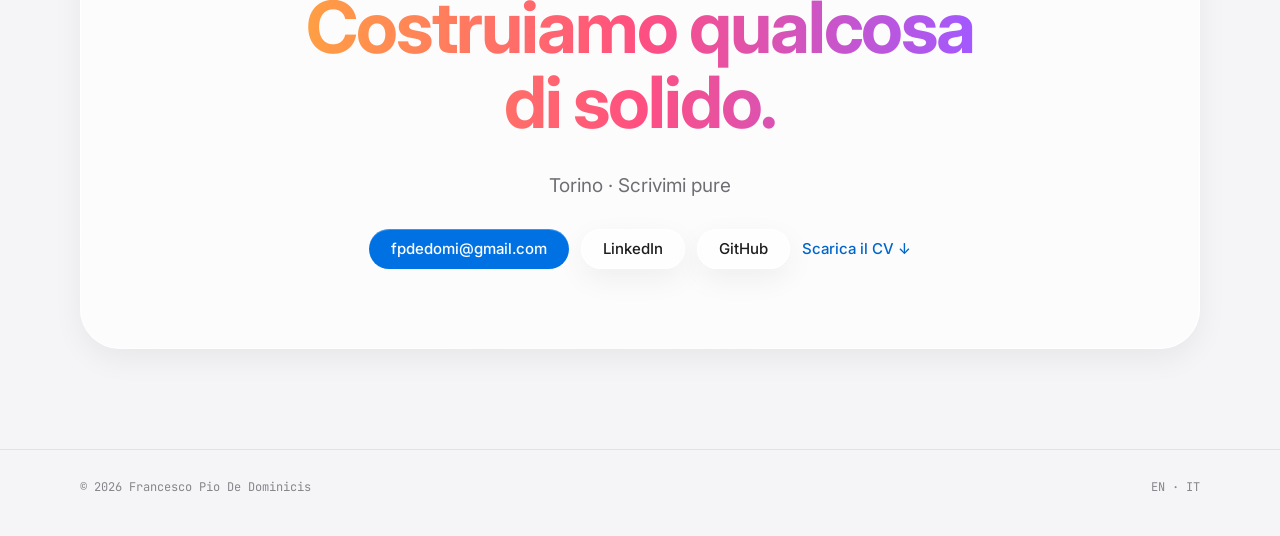
==== commit 5f85890c: "Projects headline: Other things I've built Co-Authored-By: Claude Opus 5.5 <noreply@anthropic.com>" ====
--- a/it/index.html
+++ b/it/index.html
@@ -94,7 +94,7 @@
       <div class="section-head">
         <div>
           <p class="eyebrow gradient-text">Progetti scelti</p>
-          <h2 class="headline" id="projects-title">Cose che ho costruito.</h2>
+          <h2 class="headline" id="projects-title">Altre cose che ho costruito.</h2>
         </div>
         <a class="link" href="https://github.com/frankydedo?tab=repositories" target="_blank" rel="noopener">Tutti i repository ↗</a>
       </div>
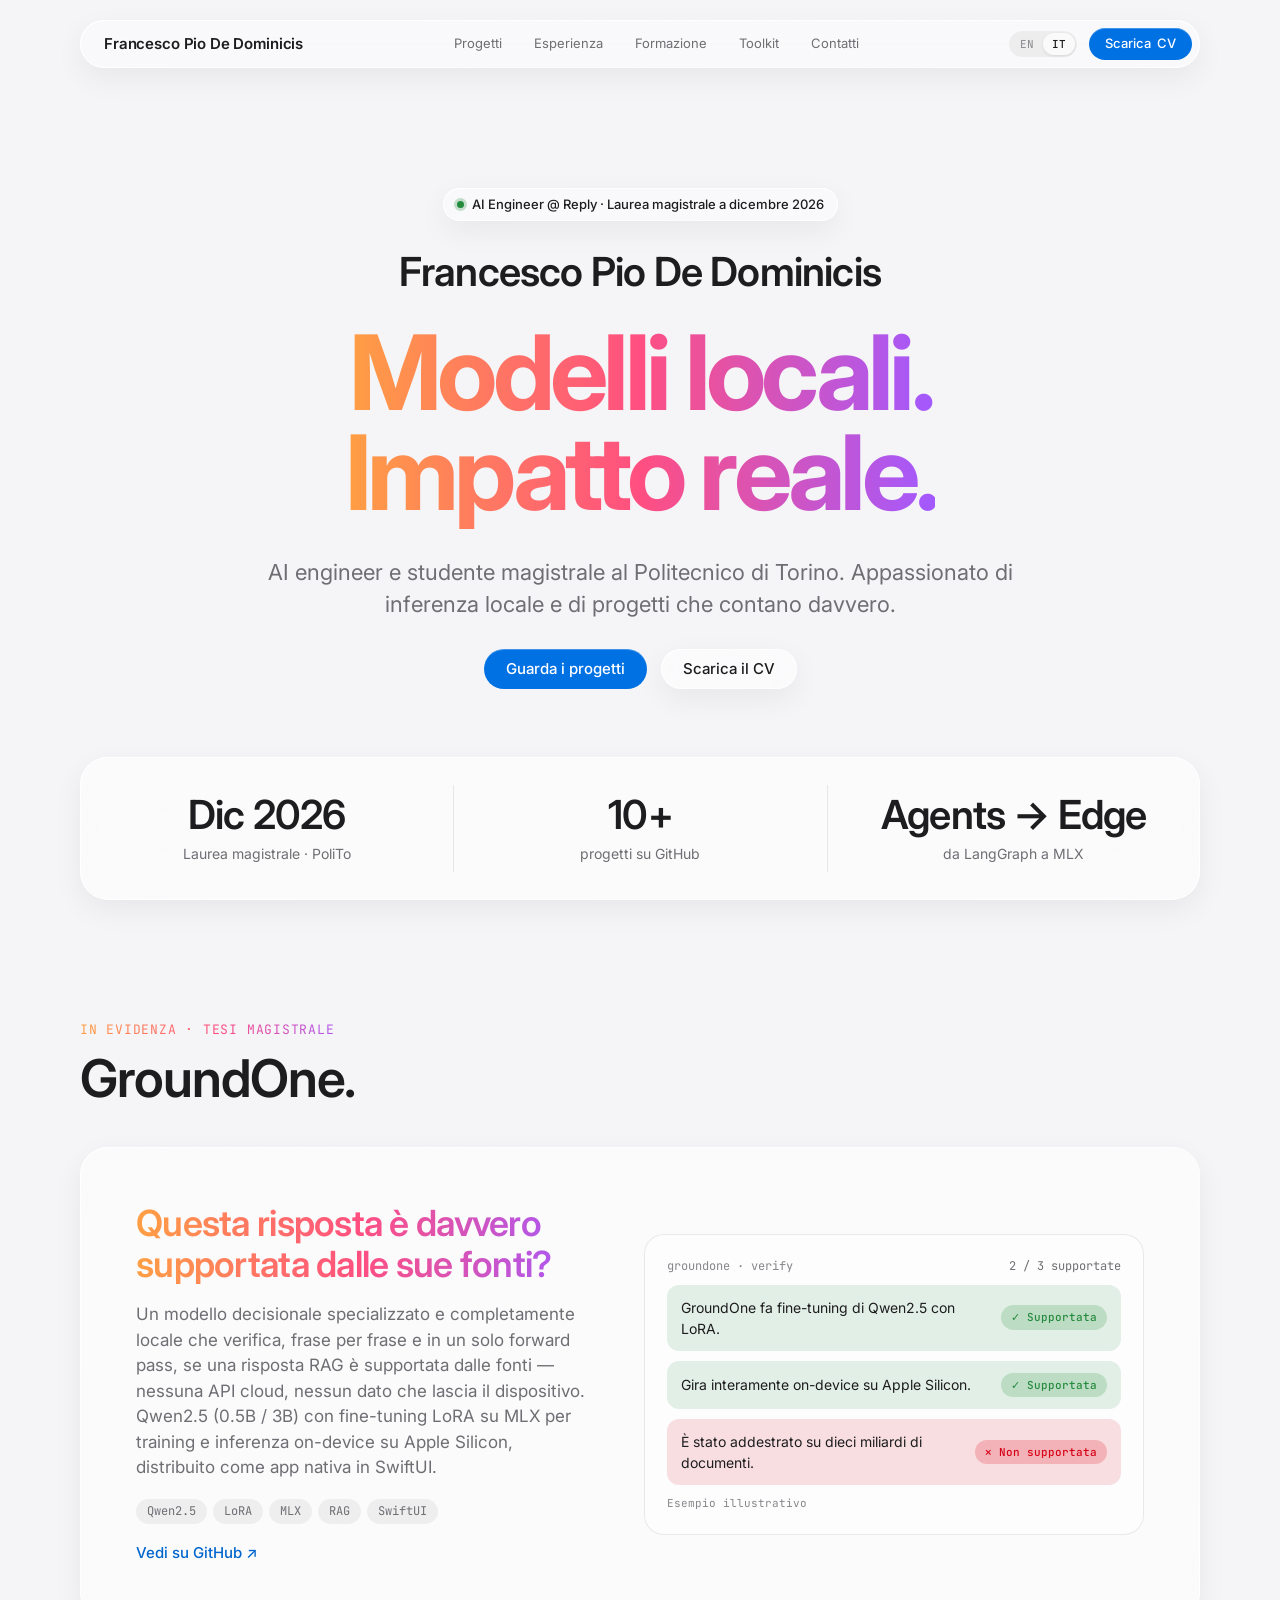
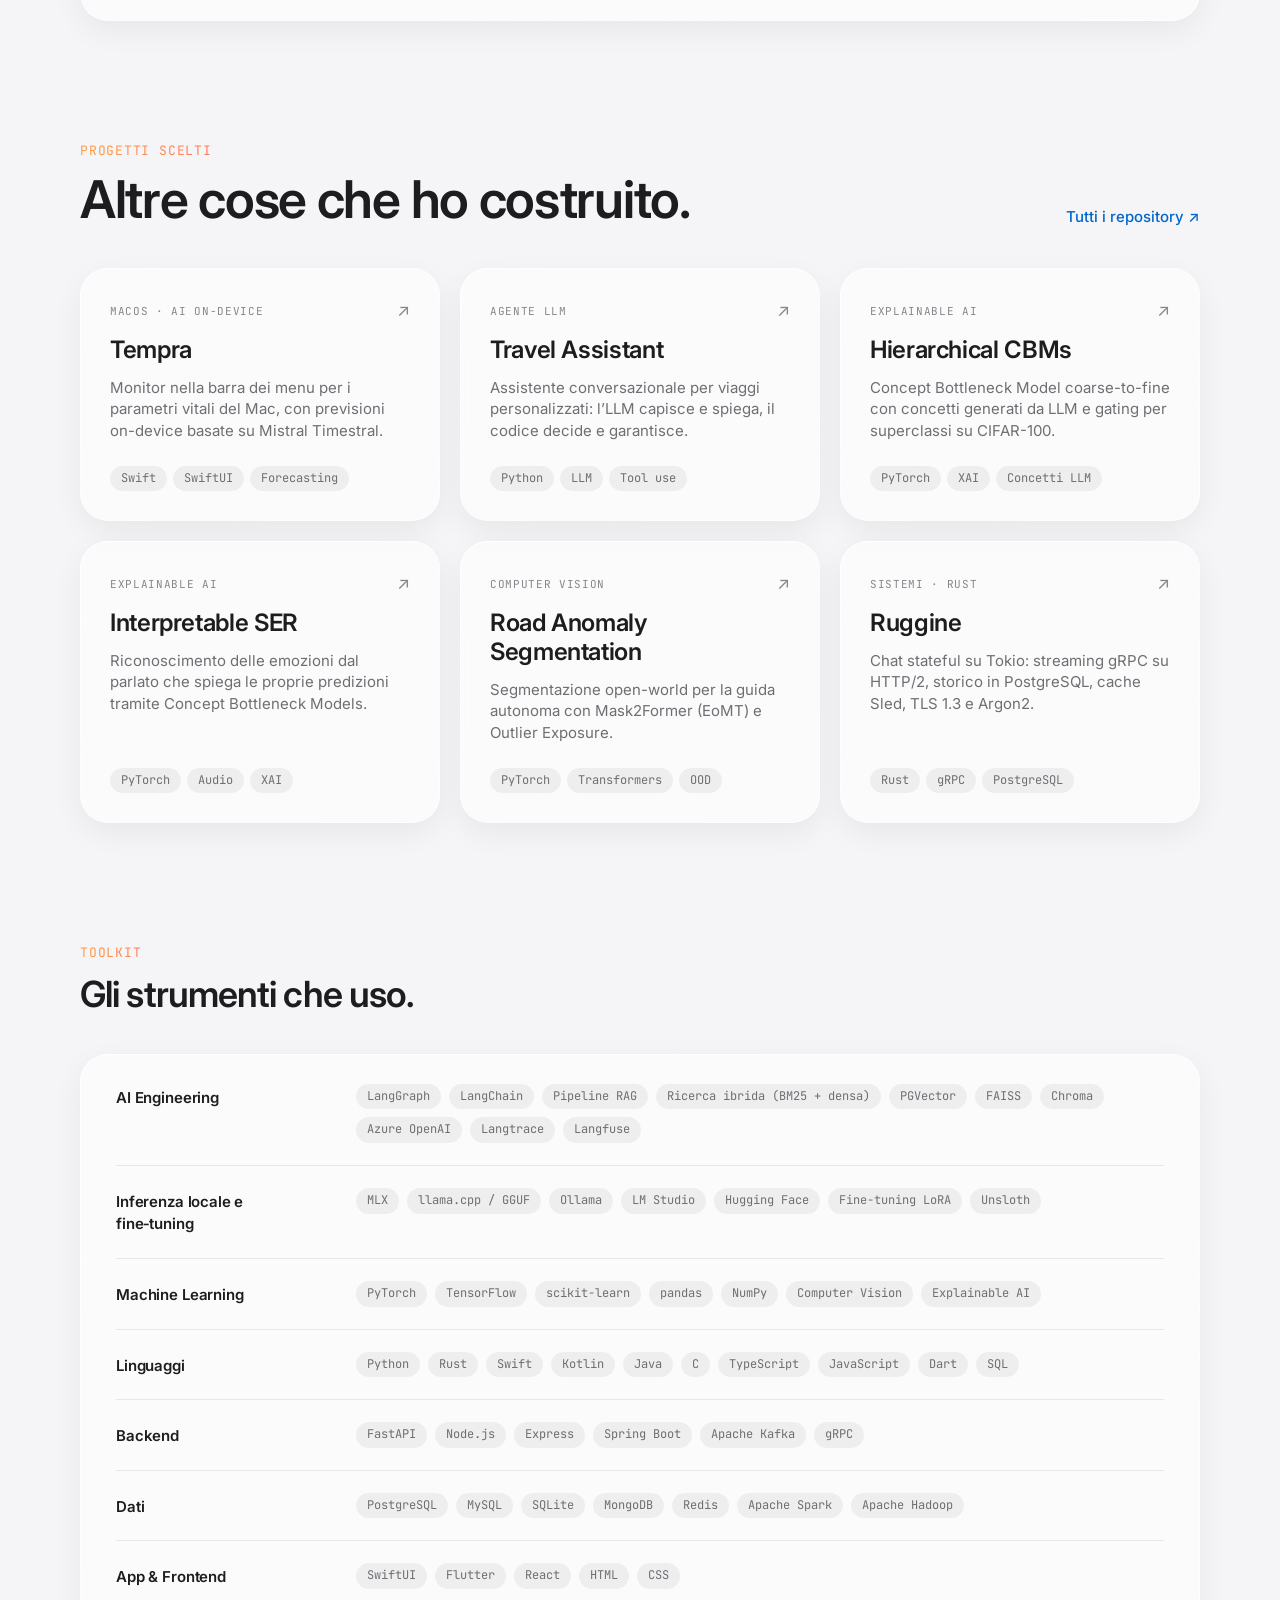
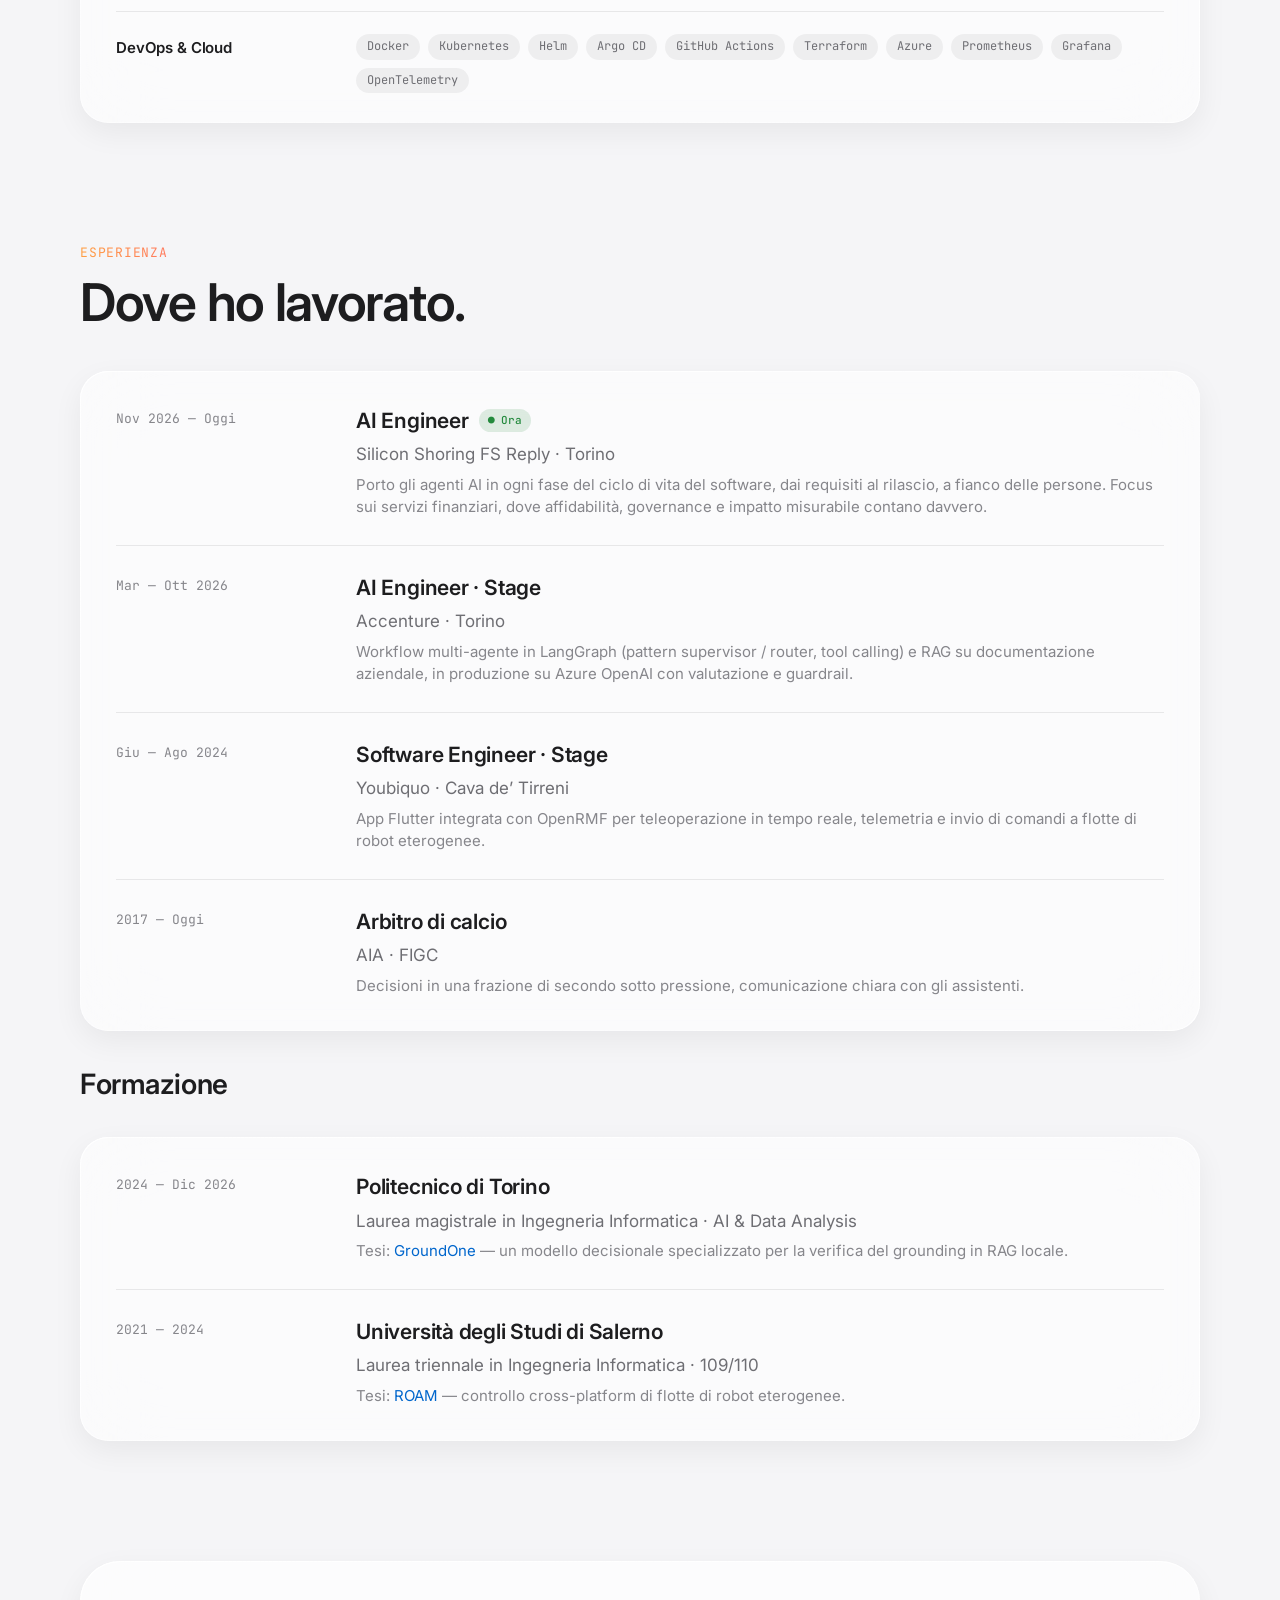
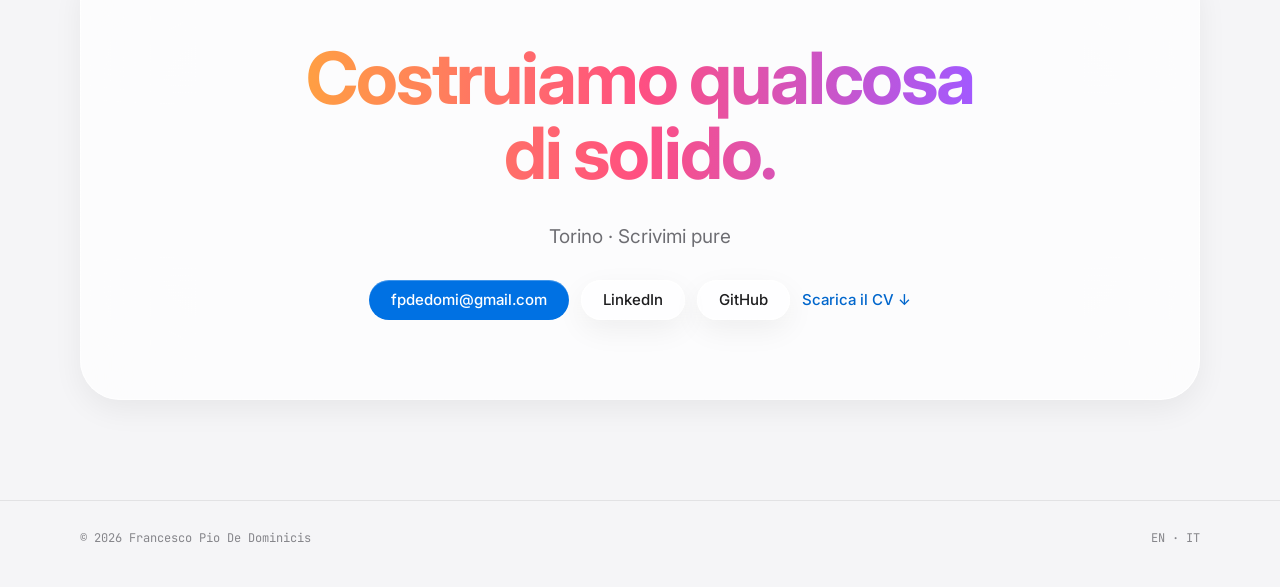
==== commit 2550d0dd: "New CV; align GroundOne copy with it Co-Authored-By: Claude Opus 5.5 <noreply@anthropic.com>" ====
--- a/it/index.html
+++ b/it/index.html
@@ -73,7 +73,7 @@
       <article class="featured glass">
         <div class="featured__body">
           <h3 class="featured__title gradient-text">Questa risposta è davvero supportata dalle sue fonti?</h3>
-          <p class="featured__text">Un modello decisionale specializzato che verifica, frase per frase e in un solo forward pass, se una risposta RAG è supportata dalle fonti. Qwen2.5 (0.5B / 3B) con fine-tuning LoRA su MLX, eseguito interamente su Apple Silicon, con un’app nativa in SwiftUI.</p>
+          <p class="featured__text">Un modello decisionale specializzato e completamente locale che verifica, frase per frase e in un solo forward pass, se una risposta RAG è supportata dalle fonti — nessuna API cloud, nessun dato che lascia il dispositivo. Qwen2.5 (0.5B / 3B) con fine-tuning LoRA su MLX per training e inferenza on-device su Apple Silicon, distribuito come app nativa in SwiftUI.</p>
           <ul class="tags" aria-label="Tecnologie">
             <li class="tag">Qwen2.5</li><li class="tag">LoRA</li><li class="tag">MLX</li><li class="tag">RAG</li><li class="tag">SwiftUI</li>
           </ul>
@@ -232,7 +232,7 @@
           <div>
             <h3 class="entry__role">Politecnico di Torino</h3>
             <p class="entry__org">Laurea magistrale in Ingegneria Informatica · AI &amp; Data Analysis</p>
-            <p class="entry__text">Tesi: <a href="https://github.com/frankydedo/GroundOne" target="_blank" rel="noopener">GroundOne</a> — verifica del grounding frase per frase per sistemi RAG.</p>
+            <p class="entry__text">Tesi: <a href="https://github.com/frankydedo/GroundOne" target="_blank" rel="noopener">GroundOne</a> — un modello decisionale specializzato per la verifica del grounding in RAG locale.</p>
           </div>
         </li>
         <li class="entry">
